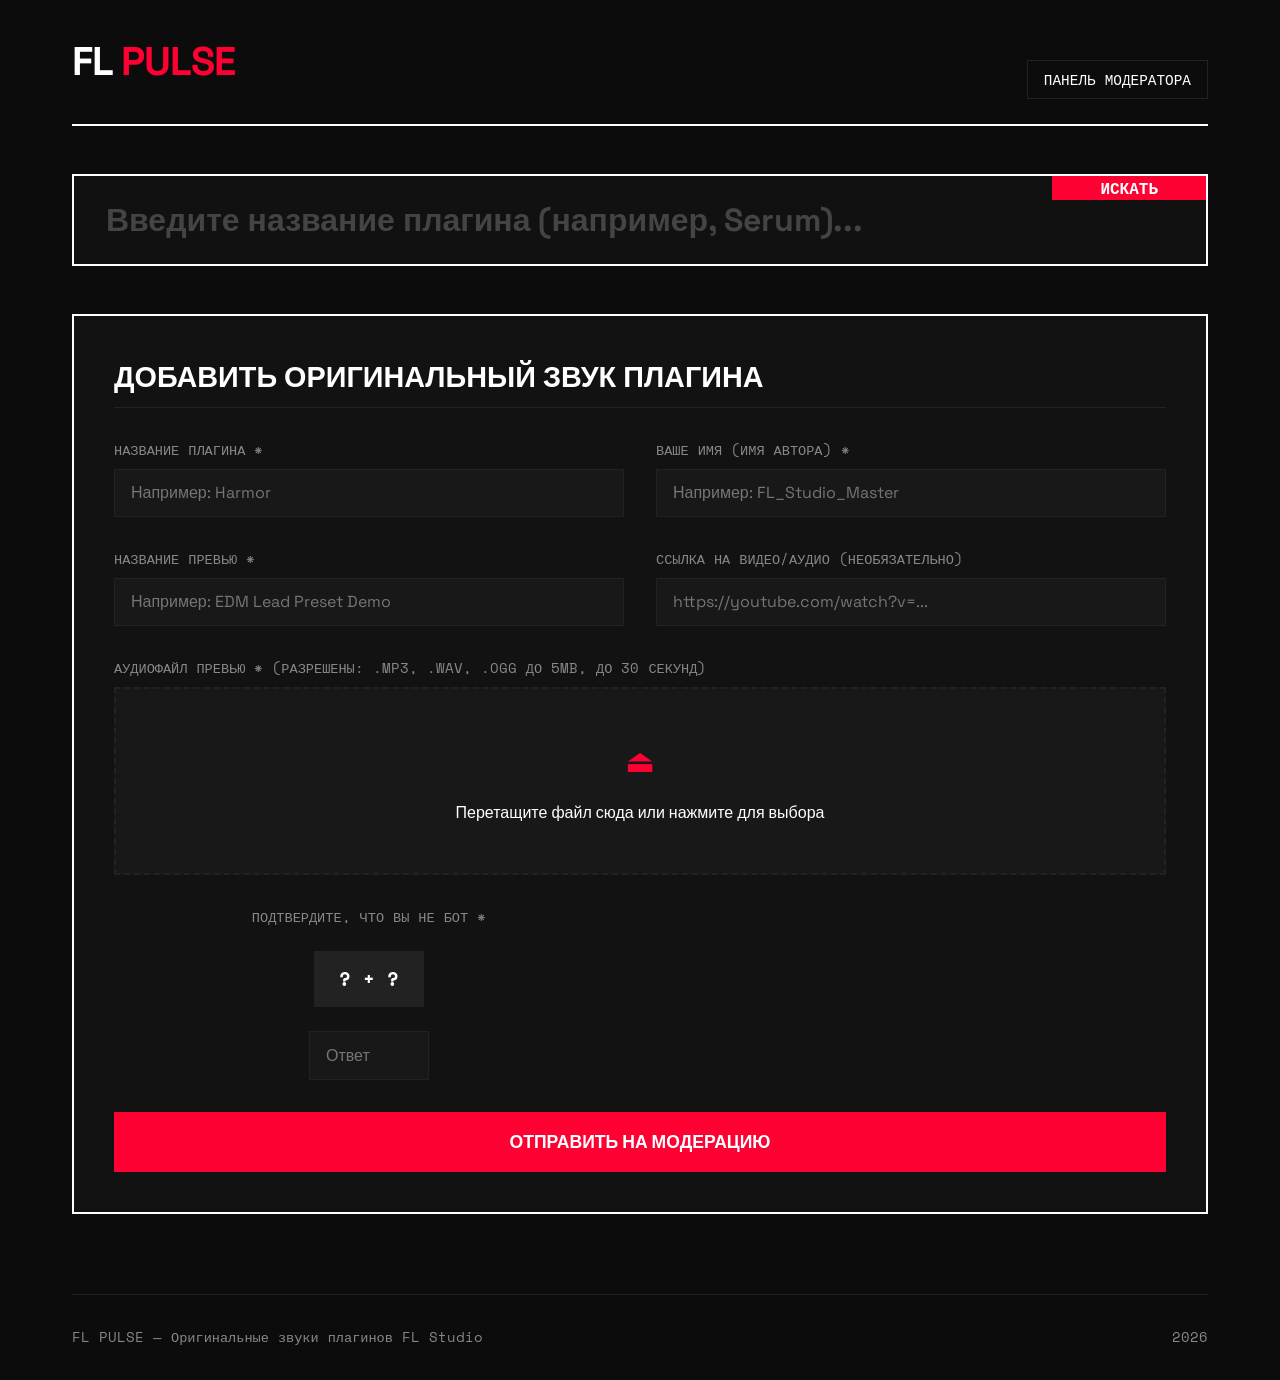
==== frontend/index.html @ fdc924fa "Initial commit: FL Pulse - FL Studio Plugin Sound Board" ====
<!DOCTYPE html>
<html lang="ru">
<head>
    <meta charset="UTF-8">
    <meta name="viewport" content="width=device-width, initial-scale=1.0">
    <title>FL PULSE — Послушай плагин FL Studio</title>
    <link rel="stylesheet" href="style.css">
</head>
<body>
    <div class="container">
        <!-- Шапка сайта -->
        <header>
            <div class="logo">FL <span>Pulse</span></div>
            <div class="nav-links">
                <a href="admin.html">Панель модератора</a>
            </div>
        </header>

        <!-- Основной контент -->
        <main>
            <!-- Поиск -->
            <section class="search-section">
                <div class="search-wrapper">
                    <input type="text" id="searchInput" class="search-input" placeholder="Введите название плагина (например, Serum)..." autocomplete="off">
                    <button id="searchBtn" class="search-button">Искать</button>
                </div>
            </section>

            <!-- Результаты поиска (Кастомный плеер для оригинальных загрузок) -->
            <section id="resultsSection" class="results-section">
                <div class="results-header">
                    <div class="results-title" id="resultsTitle">Результат поиска</div>
                    <div class="results-source" id="resultsSource">YouTube</div>
                </div>

                <!-- Кастомный плеер для загруженных треков -->
                <div id="customPlayerContainer" class="custom-player" style="display: none;">
                    <div class="player-info">
                        <div class="player-title" id="playerPluginTitle">Serum - Awesome Sound</div>
                        <div class="player-author" id="playerAuthor">Автор: FL_Master</div>
                    </div>
                    
                    <div class="visualizer-container">
                        <canvas id="visualizer" class="visualizer-canvas"></canvas>
                    </div>

                    <div class="player-controls">
                        <button id="playBtn" class="btn-play">Play</button>
                        <div class="progress-bar-container" id="progressBar">
                            <div class="progress-bar-fill" id="progressFill"></div>
                        </div>
                        <div class="time-display" id="timeDisplay">00:00 / 00:00</div>
                    </div>
                </div>

                <!-- Эмбеды для YouTube / SoundCloud -->
                <div id="embedsContainer" class="embed-container">
                    <!-- Будет заполняться динамически через JS -->
                </div>
            </section>

            <!-- Звук не найден -->
            <section id="notFoundPanel" class="not-found-panel">
                <div class="not-found-title">Оригинальный звук не найден</div>
                <div class="not-found-text">
                    Мы проверили YouTube и SoundCloud, но не нашли релевантного звукового превью для этого плагина. 
                    Помогите сообществу — загрузите короткий оригинальный сэмпл звучания этого плагина!
                </div>
                <button id="scrollToUploadBtn" class="btn-action">Загрузить звук</button>
            </section>

            <!-- Форма добавления звука -->
            <section class="upload-section" id="uploadSection">
                <div class="section-title">Добавить оригинальный звук плагина</div>
                <form id="uploadForm">
                    <div class="form-grid">
                        <div class="form-group">
                            <label class="form-label" for="formPluginName">Название плагина *</label>
                            <input type="text" id="formPluginName" class="form-input" required placeholder="Например: Harmor">
                        </div>
                        <div class="form-group">
                            <label class="form-label" for="formAuthorName">Ваше имя (Имя автора) *</label>
                            <input type="text" id="formAuthorName" class="form-input" required placeholder="Например: FL_Studio_Master">
                        </div>
                        <div class="form-group">
                            <label class="form-label" for="formSoundTitle">Название превью *</label>
                            <input type="text" id="formSoundTitle" class="form-input" required placeholder="Например: EDM Lead Preset Demo">
                        </div>
                        <div class="form-group">
                            <label class="form-label" for="formYoutubeUrl">Ссылка на видео/аудио (необязательно)</label>
                            <input type="url" id="formYoutubeUrl" class="form-input" placeholder="https://youtube.com/watch?v=...">
                        </div>

                        <!-- Dropzone для аудио-файла -->
                        <div class="form-group" style="grid-column: 1 / -1;">
                            <label class="form-label">Аудиофайл превью * (Разрешены: .mp3, .wav, .ogg до 5MB, до 30 секунд)</label>
                            <div class="file-dropzone" id="dropzone">
                                <div class="file-dropzone-icon">⏏</div>
                                <div id="dropzoneText">Перетащите файл сюда или нажмите для выбора</div>
                                <input type="file" id="formFile" class="file-input-hidden" required accept=".mp3,.wav,.ogg">
                            </div>
                        </div>

                        <!-- Капча -->
                        <div class="form-group captcha-wrapper">
                            <label class="form-label">Подтвердите, что вы не бот *</label>
                            <div class="captcha-question" id="captchaQuestion">? + ?</div>
                            <input type="text" id="formCaptchaAnswer" class="form-input" required placeholder="Ответ" style="width: 120px;">
                            <input type="hidden" id="formCaptchaToken">
                        </div>

                        <button type="submit" class="btn-submit">Отправить на модерацию</button>
                    </div>
                </form>
            </section>
        </main>

        <!-- Подвал -->
        <footer>
            <div>FL PULSE — Оригинальные звуки плагинов FL Studio</div>
            <div>2026</div>
        </footer>
    </div>

    <!-- Всплывающие уведомления -->
    <div id="toast" class="toast">Сообщение</div>

    <script src="app.js"></script>
</body>
</html>
---- frontend/style.css ----
@import url('https://fonts.googleapis.com/css2?family=Space+Grotesk:wght@400;700&family=Space+Mono&display=swap');

:root {
    --bg-color: #0c0c0c;
    --text-color: #ffffff;
    --text-muted: #888888;
    --accent-color: #ff0033;
    --accent-hover: #cc0029;
    --border-color: #222222;
    --border-active: #ffffff;
    --font-sans: 'Space Grotesk', sans-serif;
    --font-mono: 'Space Mono', monospace;
}

* {
    margin: 0;
    padding: 0;
    box-sizing: border-box;
}

body {
    background-color: var(--bg-color);
    color: var(--text-color);
    font-family: var(--font-sans);
    line-height: 1.5;
    overflow-x: hidden;
}

/* Сетка разметки в стиле Pitchfork */
.container {
    max-width: 1200px;
    margin: 0 auto;
    padding: 2rem;
    min-height: 100vh;
    display: flex;
    flex-direction: column;
}

header {
    border-bottom: 2px solid var(--border-active);
    padding-bottom: 2rem;
    margin-bottom: 3rem;
    display: flex;
    justify-content: space-between;
    align-items: flex-end;
}

.logo {
    font-size: 2.5rem;
    font-weight: 700;
    text-transform: uppercase;
    letter-spacing: -1px;
}

.logo span {
    color: var(--accent-color);
}

.nav-links a {
    color: var(--text-color);
    text-decoration: none;
    font-family: var(--font-mono);
    font-size: 0.9rem;
    text-transform: uppercase;
    border: 1px solid var(--border-color);
    padding: 0.5rem 1rem;
    transition: all 0.2s ease;
}

.nav-links a:hover {
    border-color: var(--border-active);
    background-color: var(--text-color);
    color: var(--bg-color);
}

/* Основной контент */
main {
    flex: 1;
    display: flex;
    flex-direction: column;
    gap: 3rem;
}

/* Поисковая панель */
.search-section {
    width: 100%;
}

.search-wrapper {
    position: relative;
    border: 2px solid var(--border-active);
    background-color: #111;
    display: flex;
    align-items: center;
}

.search-input {
    width: 100%;
    background: transparent;
    border: none;
    color: var(--text-color);
    font-family: var(--font-sans);
    font-size: 2rem;
    font-weight: 700;
    padding: 1.5rem 2rem;
    outline: none;
}

.search-input::placeholder {
    color: #444;
}

.search-button {
    background: var(--accent-color);
    border: none;
    color: #fff;
    font-family: var(--font-mono);
    font-size: 1rem;
    text-transform: uppercase;
    font-weight: 700;
    height: 100%;
    padding: 0 3rem;
    cursor: pointer;
    align-self: stretch;
    display: flex;
    align-items: center;
    transition: background-color 0.2s ease;
}

.search-button:hover {
    background-color: var(--accent-hover);
}

/* Результаты поиска */
.results-section {
    display: none; /* Отображается динамически */
    border: 2px solid var(--border-active);
    padding: 2.5rem;
    background-color: #121212;
}

.results-header {
    border-bottom: 1px solid var(--border-color);
    padding-bottom: 1rem;
    margin-bottom: 2rem;
    display: flex;
    justify-content: space-between;
    align-items: center;
}

.results-title {
    font-size: 1.5rem;
    text-transform: uppercase;
    font-weight: 700;
}

.results-source {
    font-family: var(--font-mono);
    color: var(--accent-color);
    text-transform: uppercase;
    font-size: 0.85rem;
    letter-spacing: 1px;
}

/* Кастомный аудио плеер */
.custom-player {
    display: flex;
    flex-direction: column;
    gap: 1.5rem;
    margin-bottom: 2rem;
}

.player-info {
    display: flex;
    justify-content: space-between;
    align-items: baseline;
}

.player-title {
    font-size: 1.8rem;
    font-weight: 700;
}

.player-author {
    font-family: var(--font-mono);
    color: var(--text-muted);
}

.visualizer-container {
    height: 120px;
    background-color: #080808;
    border: 1px solid var(--border-color);
    position: relative;
    overflow: hidden;
}

.visualizer-canvas {
    width: 100%;
    height: 100%;
    display: block;
}

.player-controls {
    display: flex;
    align-items: center;
    gap: 2rem;
}

.btn-play {
    background: var(--text-color);
    color: var(--bg-color);
    border: none;
    font-family: var(--font-sans);
    font-weight: 700;
    font-size: 1.1rem;
    text-transform: uppercase;
    padding: 1rem 2.5rem;
    cursor: pointer;
    transition: all 0.2s ease;
    display: flex;
    align-items: center;
    gap: 0.5rem;
}

.btn-play:hover {
    background-color: var(--accent-color);
    color: #fff;
}

.progress-bar-container {
    flex: 1;
    height: 8px;
    background-color: #222;
    cursor: pointer;
    position: relative;
}

.progress-bar-fill {
    height: 100%;
    background-color: var(--accent-color);
    width: 0%;
}

.time-display {
    font-family: var(--font-mono);
    font-size: 0.85rem;
    color: var(--text-muted);
    min-width: 80px;
    text-align: right;
}

/* Эмбеды (YouTube, SoundCloud) */
.embed-container {
    width: 100%;
    display: flex;
    flex-direction: column;
    gap: 1.5rem;
}

.embed-item {
    border: 1px solid var(--border-color);
    padding: 1.5rem;
    background-color: #161616;
    transition: border-color 0.2s ease;
}

.embed-item:hover {
    border-color: var(--border-active);
}

.embed-item-header {
    display: flex;
    justify-content: space-between;
    align-items: flex-start;
    margin-bottom: 1rem;
}

.embed-item-title {
    font-size: 1.2rem;
    font-weight: 700;
    max-width: 80%;
}

.embed-item-channel {
    font-family: var(--font-mono);
    font-size: 0.85rem;
    color: var(--text-muted);
}

.iframe-wrapper {
    position: relative;
    padding-bottom: 56.25%; /* 16:9 ratio */
    height: 0;
    overflow: hidden;
    background-color: #000;
    border: 1px solid #222;
}

.iframe-wrapper iframe {
    position: absolute;
    top: 0;
    left: 0;
    width: 100%;
    height: 100%;
    border: 0;
}

/* Панель «Звук не найден» */
.not-found-panel {
    display: none;
    border: 2px dashed var(--accent-color);
    padding: 3rem;
    text-align: center;
    background-color: #13090a;
    flex-direction: column;
    align-items: center;
    gap: 1.5rem;
}

.not-found-title {
    font-size: 2rem;
    font-weight: 700;
    text-transform: uppercase;
    color: var(--accent-color);
}

.not-found-text {
    max-width: 600px;
    color: var(--text-muted);
    font-size: 1.1rem;
}

.btn-action {
    background: transparent;
    color: var(--text-color);
    border: 2px solid var(--text-color);
    font-family: var(--font-sans);
    font-weight: 700;
    font-size: 1rem;
    text-transform: uppercase;
    padding: 1rem 2rem;
    cursor: pointer;
    transition: all 0.2s ease;
}

.btn-action:hover {
    background: var(--text-color);
    color: var(--bg-color);
}

/* Форма загрузки (Секция добавления звука) */
.upload-section {
    border: 2px solid var(--border-active);
    padding: 2.5rem;
    background-color: #121212;
}

.section-title {
    font-size: 1.8rem;
    text-transform: uppercase;
    font-weight: 700;
    margin-bottom: 2rem;
    border-bottom: 1px solid var(--border-color);
    padding-bottom: 0.5rem;
}

.form-grid {
    display: grid;
    grid-template-columns: 1fr 1fr;
    gap: 2rem;
}

@media (max-width: 768px) {
    .form-grid {
        grid-template-columns: 1fr;
    }
    header {
        flex-direction: column;
        align-items: flex-start;
        gap: 1.5rem;
    }
}

.form-group {
    display: flex;
    flex-direction: column;
    gap: 0.5rem;
}

.form-label {
    font-family: var(--font-mono);
    text-transform: uppercase;
    font-size: 0.85rem;
    color: var(--text-muted);
}

.form-input {
    background-color: #181818;
    border: 1px solid var(--border-color);
    color: var(--text-color);
    padding: 0.8rem 1rem;
    font-family: var(--font-sans);
    font-size: 1rem;
    outline: none;
    transition: border-color 0.2s ease;
}

.form-input:focus {
    border-color: var(--border-active);
}

/* Drag and Drop File Upload */
.file-dropzone {
    border: 2px dashed var(--border-color);
    background-color: #181818;
    padding: 3rem;
    text-align: center;
    cursor: pointer;
    transition: all 0.2s ease;
    display: flex;
    flex-direction: column;
    align-items: center;
    gap: 1rem;
}

.file-dropzone:hover, .file-dropzone.dragover {
    border-color: var(--border-active);
    background-color: #202020;
}

.file-dropzone-icon {
    font-size: 2rem;
    color: var(--accent-color);
}

.file-input-hidden {
    display: none;
}

/* Капча и Кнопка отправки */
.captcha-wrapper {
    display: flex;
    align-items: center;
    gap: 1.5rem;
}

.captcha-question {
    font-family: var(--font-mono);
    font-size: 1.2rem;
    font-weight: 700;
    background-color: #222;
    padding: 0.8rem 1.5rem;
    border: 1px solid var(--border-color);
}

.btn-submit {
    grid-column: 1 / -1;
    background-color: var(--accent-color);
    color: #fff;
    border: none;
    font-family: var(--font-sans);
    font-weight: 700;
    font-size: 1.1rem;
    text-transform: uppercase;
    padding: 1.2rem;
    cursor: pointer;
    transition: background-color 0.2s ease;
    text-align: center;
}

.btn-submit:hover {
    background-color: var(--accent-hover);
}

/* Админ-панель модерации */
.admin-table {
    width: 100%;
    border-collapse: collapse;
    margin-top: 1.5rem;
}

.admin-table th, .admin-table td {
    padding: 1rem;
    text-align: left;
    border-bottom: 1px solid var(--border-color);
}

.admin-table th {
    font-family: var(--font-mono);
    text-transform: uppercase;
    font-size: 0.85rem;
    color: var(--text-muted);
}

.admin-actions {
    display: flex;
    gap: 0.5rem;
}

.btn-approve {
    background-color: #00cc66;
    color: #fff;
    border: none;
    padding: 0.5rem 1rem;
    cursor: pointer;
    font-family: var(--font-sans);
    font-weight: 700;
    font-size: 0.85rem;
}

.btn-reject {
    background-color: var(--accent-color);
    color: #fff;
    border: none;
    padding: 0.5rem 1rem;
    cursor: pointer;
    font-family: var(--font-sans);
    font-weight: 700;
    font-size: 0.85rem;
}

.toast {
    position: fixed;
    bottom: 2rem;
    right: 2rem;
    background-color: var(--border-active);
    color: var(--bg-color);
    padding: 1rem 2rem;
    font-family: var(--font-sans);
    font-weight: 700;
    text-transform: uppercase;
    z-index: 1000;
    display: none;
}

footer {
    margin-top: 5rem;
    border-top: 1px solid var(--border-color);
    padding-top: 2rem;
    display: flex;
    justify-content: space-between;
    align-items: center;
    color: var(--text-muted);
    font-family: var(--font-mono);
    font-size: 0.85rem;
}
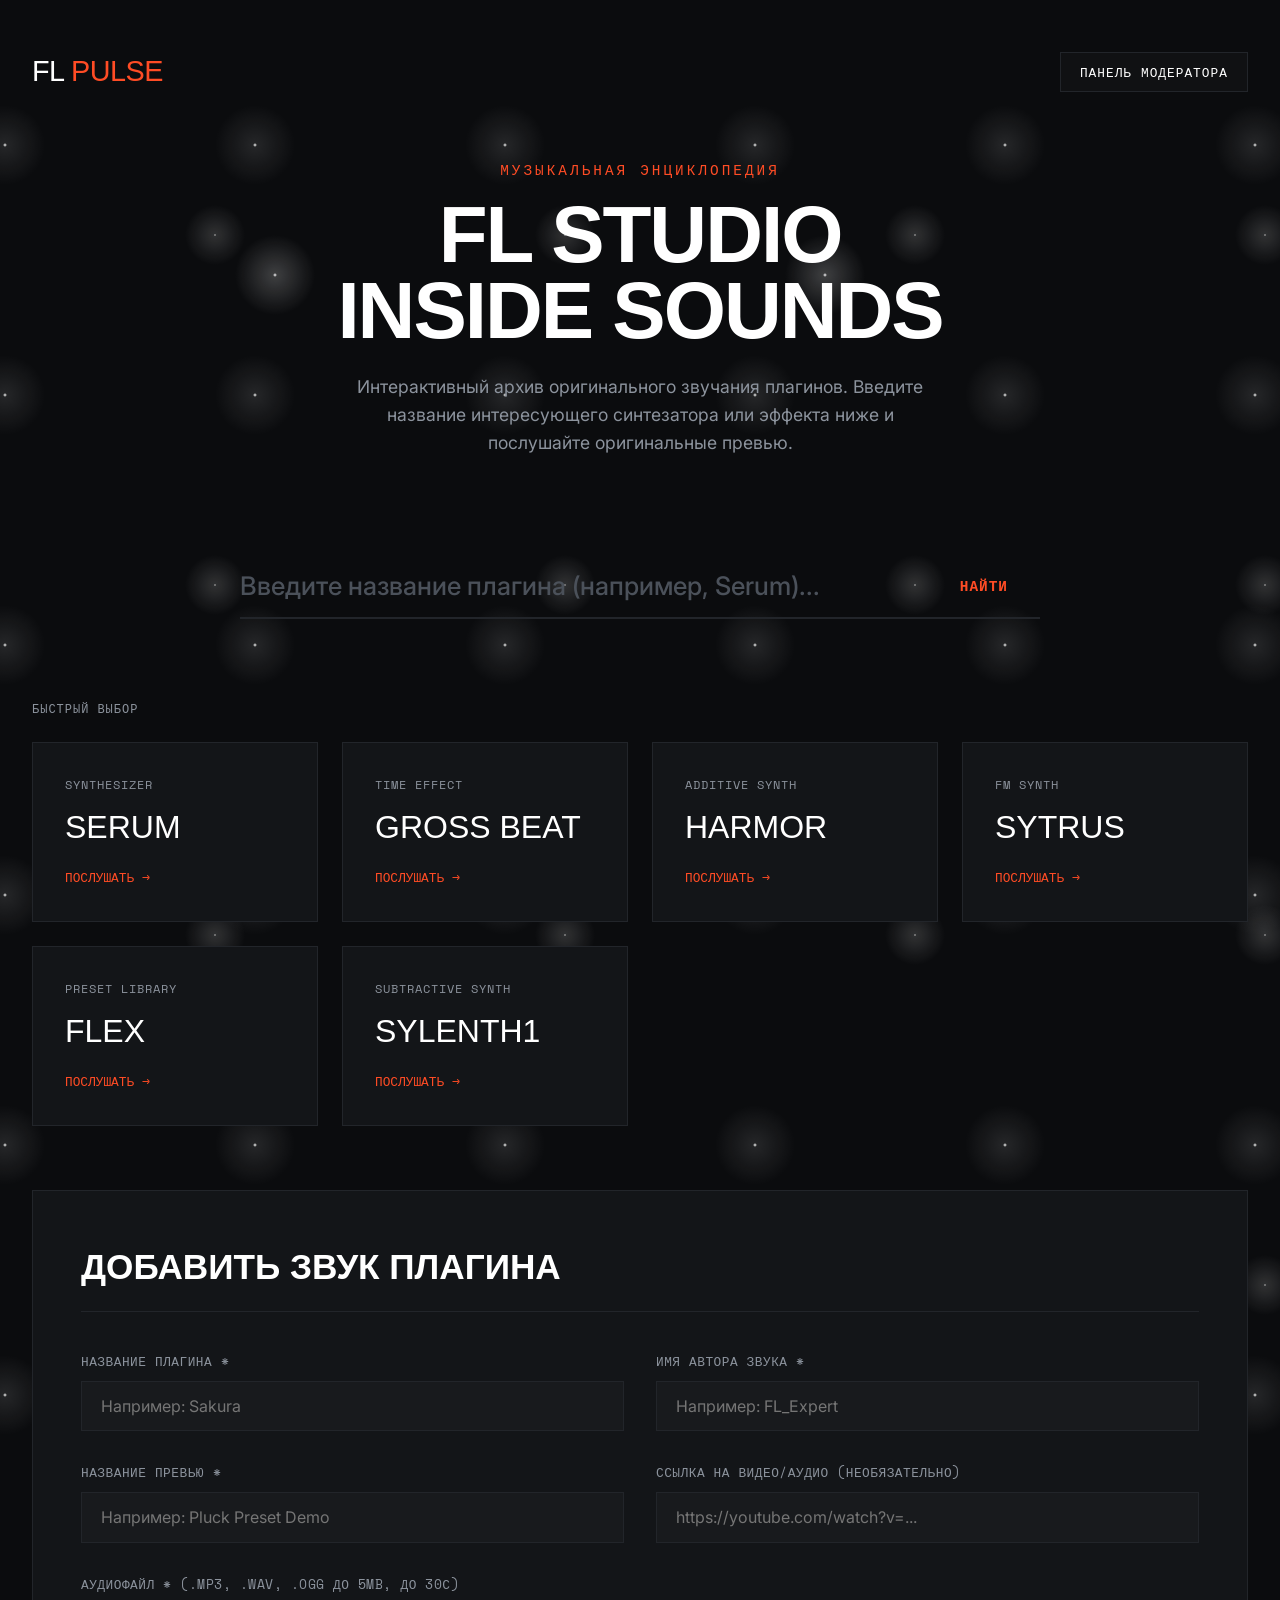
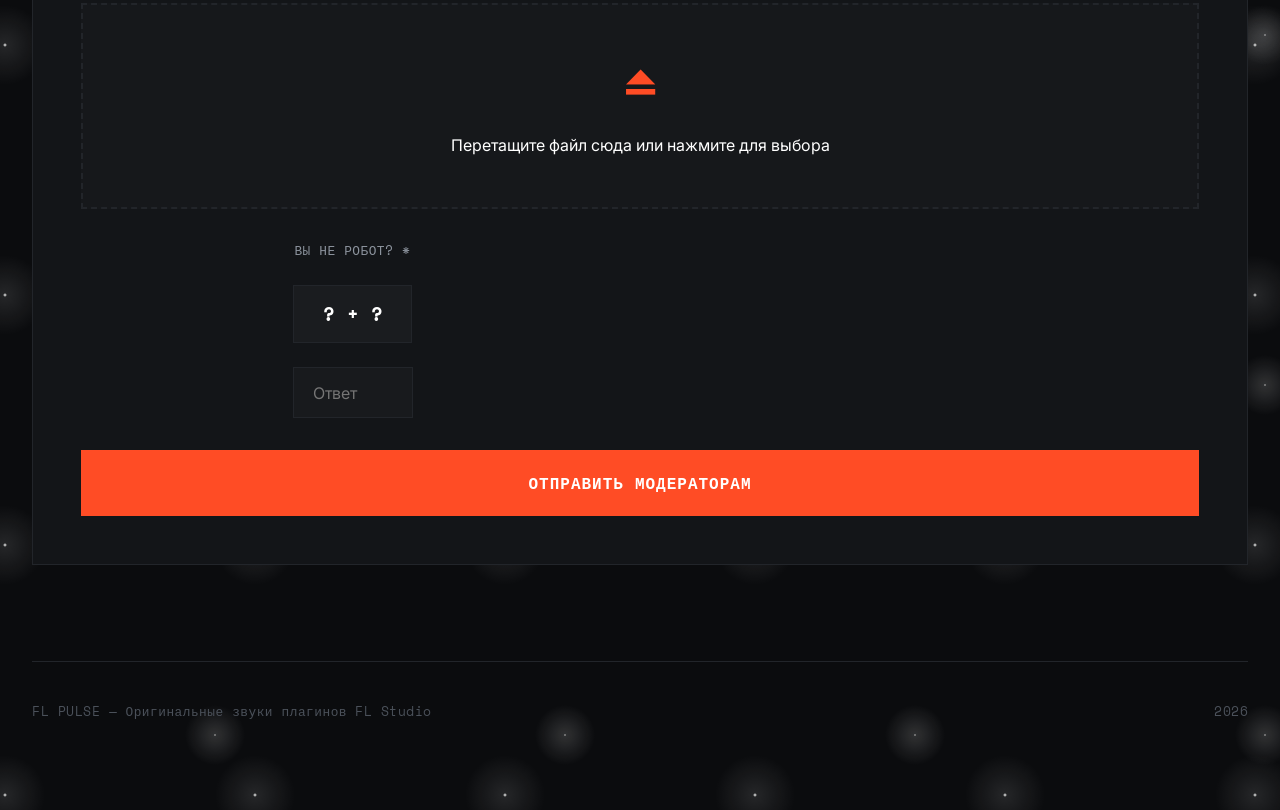
==== commit 774c3579: "Upgrade user interface design to premium Pitchfork style and fix video play issue" ====
--- a/frontend/index.html
+++ b/frontend/index.html
@@ -3,14 +3,14 @@
 <head>
     <meta charset="UTF-8">
     <meta name="viewport" content="width=device-width, initial-scale=1.0">
-    <title>FL PULSE — Послушай плагин FL Studio</title>
+    <title>FL PULSE — Сэмплы и оригинальное звучание плагинов FL Studio</title>
     <link rel="stylesheet" href="style.css">
 </head>
 <body>
     <div class="container">
-        <!-- Шапка сайта -->
+        <!-- Шапка -->
         <header>
-            <div class="logo">FL <span>Pulse</span></div>
+            <div class="logo" onclick="window.location.reload()">FL <span>Pulse</span></div>
             <div class="nav-links">
                 <a href="admin.html">Панель модератора</a>
             </div>
@@ -18,82 +18,143 @@
 
         <!-- Основной контент -->
         <main>
-            <!-- Поиск -->
+            <!-- Герой-секция в стиле Pitchfork -->
+            <section class="hero-section" id="heroSection">
+                <div class="hero-tag">Музыкальная энциклопедия</div>
+                <h1 class="hero-title">FL Studio<br>Inside Sounds</h1>
+                <p class="hero-subtitle">
+                    Интерактивный архив оригинального звучания плагинов. Введите название интересующего синтезатора или эффекта ниже и послушайте оригинальные превью.
+                </p>
+            </section>
+
+            <!-- Поисковая панель -->
             <section class="search-section">
                 <div class="search-wrapper">
                     <input type="text" id="searchInput" class="search-input" placeholder="Введите название плагина (например, Serum)..." autocomplete="off">
-                    <button id="searchBtn" class="search-button">Искать</button>
+                    <button id="searchBtn" class="search-button">Найти</button>
                 </div>
             </section>
 
-            <!-- Результаты поиска (Кастомный плеер для оригинальных загрузок) -->
+            <!-- Популярные плагины (Featured Grid) -->
+            <section class="featured-section" id="featuredSection">
+                <div class="card-category">Быстрый выбор</div>
+                <div class="featured-grid">
+                    <div class="featured-card" onclick="quickSearch('Serum')">
+                        <div class="card-category">Synthesizer</div>
+                        <div class="card-title">Serum</div>
+                        <div class="card-action">Послушать →</div>
+                    </div>
+                    <div class="featured-card" onclick="quickSearch('Gross Beat')">
+                        <div class="card-category">Time Effect</div>
+                        <div class="card-title">Gross Beat</div>
+                        <div class="card-action">Послушать →</div>
+                    </div>
+                    <div class="featured-card" onclick="quickSearch('Harmor')">
+                        <div class="card-category">Additive Synth</div>
+                        <div class="card-title">Harmor</div>
+                        <div class="card-action">Послушать →</div>
+                    </div>
+                    <div class="featured-card" onclick="quickSearch('Sytrus')">
+                        <div class="card-category">FM Synth</div>
+                        <div class="card-title">Sytrus</div>
+                        <div class="card-action">Послушать →</div>
+                    </div>
+                    <div class="featured-card" onclick="quickSearch('FLEX')">
+                        <div class="card-category">Preset Library</div>
+                        <div class="card-title">FLEX</div>
+                        <div class="card-action">Послушать →</div>
+                    </div>
+                    <div class="featured-card" onclick="quickSearch('Sylenth1')">
+                        <div class="card-category">Subtractive Synth</div>
+                        <div class="card-title">Sylenth1</div>
+                        <div class="card-action">Послушать →</div>
+                    </div>
+                </div>
+            </section>
+
+            <!-- Панель результатов -->
             <section id="resultsSection" class="results-section">
                 <div class="results-header">
-                    <div class="results-title" id="resultsTitle">Результат поиска</div>
+                    <h2 class="results-title" id="resultsTitle">Результаты</h2>
                     <div class="results-source" id="resultsSource">YouTube</div>
                 </div>
 
-                <!-- Кастомный плеер для загруженных треков -->
-                <div id="customPlayerContainer" class="custom-player" style="display: none;">
-                    <div class="player-info">
-                        <div class="player-title" id="playerPluginTitle">Serum - Awesome Sound</div>
-                        <div class="player-author" id="playerAuthor">Автор: FL_Master</div>
-                    </div>
-                    
-                    <div class="visualizer-container">
-                        <canvas id="visualizer" class="visualizer-canvas"></canvas>
+                <!-- Театр / Главный проигрыватель -->
+                <div class="main-player-wrapper">
+                    <!-- Левая часть: само видео/аудио -->
+                    <div class="featured-player-container">
+                        <!-- Контейнер для YouTube (первое видео) -->
+                        <div id="youtubePlayerWrapper" class="iframe-wrapper" style="display: none;">
+                            <!-- Заполняется динамически -->
+                        </div>
+
+                        <!-- Кастомный плеер для оригинальных загрузок -->
+                        <div id="customPlayerContainer" class="custom-player" style="display: none;">
+                            <div class="visualizer-container">
+                                <canvas id="visualizer" class="visualizer-canvas"></canvas>
+                            </div>
+                            <div class="player-controls">
+                                <button id="playBtn" class="btn-play">Play</button>
+                                <div class="progress-bar-container" id="progressBar">
+                                    <div class="progress-bar-fill" id="progressFill"></div>
+                                </div>
+                                <div class="time-display" id="timeDisplay">00:00 / 00:00</div>
+                            </div>
+                        </div>
                     </div>
 
-                    <div class="player-controls">
-                        <button id="playBtn" class="btn-play">Play</button>
-                        <div class="progress-bar-container" id="progressBar">
-                            <div class="progress-bar-fill" id="progressFill"></div>
-                        </div>
-                        <div class="time-display" id="timeDisplay">00:00 / 00:00</div>
+                    <!-- Правая часть: метаданные текущего звука -->
+                    <div style="display: flex; flex-direction: column; justify-content: center;">
+                        <div class="card-category" id="playerCategory">Текущее превью</div>
+                        <h3 class="featured-video-title" id="playerPluginTitle">Название плагина</h3>
+                        <p class="featured-video-info" id="playerAuthor">Автор видео/файла</p>
                     </div>
                 </div>
 
-                <!-- Эмбеды для YouTube / SoundCloud -->
-                <div id="embedsContainer" class="embed-container">
-                    <!-- Будет заполняться динамически через JS -->
+                <!-- Второстепенные совпадения (сетка других результатов) -->
+                <div class="secondary-results" id="secondaryResultsSection">
+                    <h3 class="secondary-title">Другие варианты</h3>
+                    <div class="results-grid" id="embedsContainer">
+                        <!-- Будет заполнено через JS -->
+                    </div>
                 </div>
             </section>
 
             <!-- Звук не найден -->
             <section id="notFoundPanel" class="not-found-panel">
-                <div class="not-found-title">Оригинальный звук не найден</div>
+                <div class="not-found-title">Звук не найден</div>
                 <div class="not-found-text">
-                    Мы проверили YouTube и SoundCloud, но не нашли релевантного звукового превью для этого плагина. 
-                    Помогите сообществу — загрузите короткий оригинальный сэмпл звучания этого плагина!
+                    Мы проверили YouTube и SoundCloud, но не нашли релевантного сэмпла для этого плагина.
+                    Помогите другим — загрузите короткий оригинальный сэмпл его звучания!
                 </div>
-                <button id="scrollToUploadBtn" class="btn-action">Загрузить звук</button>
+                <button id="scrollToUploadBtn" class="btn-action">Добавить сэмпл</button>
             </section>
 
             <!-- Форма добавления звука -->
             <section class="upload-section" id="uploadSection">
-                <div class="section-title">Добавить оригинальный звук плагина</div>
+                <h2 class="section-title">Добавить звук плагина</h2>
                 <form id="uploadForm">
                     <div class="form-grid">
                         <div class="form-group">
                             <label class="form-label" for="formPluginName">Название плагина *</label>
-                            <input type="text" id="formPluginName" class="form-input" required placeholder="Например: Harmor">
+                            <input type="text" id="formPluginName" class="form-input" required placeholder="Например: Sakura">
                         </div>
                         <div class="form-group">
-                            <label class="form-label" for="formAuthorName">Ваше имя (Имя автора) *</label>
-                            <input type="text" id="formAuthorName" class="form-input" required placeholder="Например: FL_Studio_Master">
+                            <label class="form-label" for="formAuthorName">Имя автора звука *</label>
+                            <input type="text" id="formAuthorName" class="form-input" required placeholder="Например: FL_Expert">
                         </div>
                         <div class="form-group">
                             <label class="form-label" for="formSoundTitle">Название превью *</label>
-                            <input type="text" id="formSoundTitle" class="form-input" required placeholder="Например: EDM Lead Preset Demo">
+                            <input type="text" id="formSoundTitle" class="form-input" required placeholder="Например: Pluck Preset Demo">
                         </div>
                         <div class="form-group">
                             <label class="form-label" for="formYoutubeUrl">Ссылка на видео/аудио (необязательно)</label>
                             <input type="url" id="formYoutubeUrl" class="form-input" placeholder="https://youtube.com/watch?v=...">
                         </div>
 
-                        <!-- Dropzone для аудио-файла -->
+                        <!-- Dropzone для аудио -->
                         <div class="form-group" style="grid-column: 1 / -1;">
-                            <label class="form-label">Аудиофайл превью * (Разрешены: .mp3, .wav, .ogg до 5MB, до 30 секунд)</label>
+                            <label class="form-label">Аудиофайл * (.mp3, .wav, .ogg до 5MB, до 30с)</label>
                             <div class="file-dropzone" id="dropzone">
                                 <div class="file-dropzone-icon">⏏</div>
                                 <div id="dropzoneText">Перетащите файл сюда или нажмите для выбора</div>
@@ -103,13 +164,13 @@
 
                         <!-- Капча -->
                         <div class="form-group captcha-wrapper">
-                            <label class="form-label">Подтвердите, что вы не бот *</label>
+                            <label class="form-label">Вы не робот? *</label>
                             <div class="captcha-question" id="captchaQuestion">? + ?</div>
                             <input type="text" id="formCaptchaAnswer" class="form-input" required placeholder="Ответ" style="width: 120px;">
                             <input type="hidden" id="formCaptchaToken">
                         </div>
 
-                        <button type="submit" class="btn-submit">Отправить на модерацию</button>
+                        <button type="submit" class="btn-submit">Отправить модераторам</button>
                     </div>
                 </form>
             </section>
@@ -122,9 +183,15 @@
         </footer>
     </div>
 
-    <!-- Всплывающие уведомления -->
     <div id="toast" class="toast">Сообщение</div>
 
     <script src="app.js"></script>
+    <script>
+        // Функция быстрого поиска для карточек
+        function quickSearch(pluginName) {
+            document.getElementById('searchInput').value = pluginName;
+            document.getElementById('searchBtn').click();
+        }
+    </script>
 </body>
 </html>
--- a/frontend/style.css
+++ b/frontend/style.css
@@ -1,15 +1,18 @@
-@import url('https://fonts.googleapis.com/css2?family=Space+Grotesk:wght@400;700&family=Space+Mono&display=swap');
+@import url('https://fonts.googleapis.com/css2?family=Cabinet+Grotesk:wght@800&family=Inter:wght@400;500;700&family=Space+Mono&display=swap');
 
 :root {
-    --bg-color: #0c0c0c;
+    --bg-color: #0b0c0e;
+    --card-bg: #131518;
     --text-color: #ffffff;
-    --text-muted: #888888;
-    --accent-color: #ff0033;
-    --accent-hover: #cc0029;
-    --border-color: #222222;
+    --text-muted: #8c939d;
+    --accent-color: #ff4c25;      /* Фирменный кораллово-красный Pitchfork */
+    --accent-hover: #e03b18;
+    --border-color: #22252a;
     --border-active: #ffffff;
-    --font-sans: 'Space Grotesk', sans-serif;
+    --font-sans: 'Inter', sans-serif;
+    --font-display: 'Cabinet Grotesk', sans-serif;
     --font-mono: 'Space Mono', monospace;
+    --transition: all 0.3s cubic-bezier(0.16, 1, 0.3, 1);
 }
 
 * {
@@ -22,34 +25,40 @@
     background-color: var(--bg-color);
     color: var(--text-color);
     font-family: var(--font-sans);
-    line-height: 1.5;
+    line-height: 1.6;
     overflow-x: hidden;
-}
-
-/* Сетка разметки в стиле Pitchfork */
+    /* Звездный фон в стиле Inside Discovery */
+    background-image: 
+        radial-gradient(white, rgba(255,255,255,.2) 2px, transparent 40px),
+        radial-gradient(white, rgba(255,255,255,.15) 1px, transparent 30px),
+        radial-gradient(white, rgba(255,255,255,.1) 2px, transparent 40px);
+    background-size: 550px 550px, 350px 350px, 250px 250px;
+    background-position: 0 0, 40px 60px, 130px 270px;
+}
+
 .container {
-    max-width: 1200px;
+    max-width: 1300px;
     margin: 0 auto;
-    padding: 2rem;
+    padding: 3rem 2rem;
     min-height: 100vh;
     display: flex;
     flex-direction: column;
 }
 
+/* Навигация */
 header {
-    border-bottom: 2px solid var(--border-active);
-    padding-bottom: 2rem;
-    margin-bottom: 3rem;
     display: flex;
     justify-content: space-between;
-    align-items: flex-end;
+    align-items: center;
+    margin-bottom: 4rem;
 }
 
 .logo {
-    font-size: 2.5rem;
-    font-weight: 700;
-    text-transform: uppercase;
-    letter-spacing: -1px;
+    font-family: var(--font-display);
+    font-size: 1.8rem;
+    text-transform: uppercase;
+    letter-spacing: -0.5px;
+    cursor: pointer;
 }
 
 .logo span {
@@ -60,11 +69,13 @@
     color: var(--text-color);
     text-decoration: none;
     font-family: var(--font-mono);
-    font-size: 0.9rem;
-    text-transform: uppercase;
-    border: 1px solid var(--border-color);
-    padding: 0.5rem 1rem;
-    transition: all 0.2s ease;
+    font-size: 0.8rem;
+    text-transform: uppercase;
+    letter-spacing: 1px;
+    border: 1px solid var(--border-color);
+    padding: 0.6rem 1.2rem;
+    background-color: rgba(255, 255, 255, 0.02);
+    transition: var(--transition);
 }
 
 .nav-links a:hover {
@@ -73,25 +84,68 @@
     color: var(--bg-color);
 }
 
-/* Основной контент */
+/* Главная секция */
 main {
     flex: 1;
     display: flex;
     flex-direction: column;
-    gap: 3rem;
-}
-
-/* Поисковая панель */
+    gap: 4rem;
+}
+
+/* Заголовок в стиле Pitchfork */
+.hero-section {
+    text-align: center;
+    margin-bottom: 2rem;
+}
+
+.hero-tag {
+    font-family: var(--font-mono);
+    font-size: 0.9rem;
+    color: var(--accent-color);
+    text-transform: uppercase;
+    letter-spacing: 3px;
+    margin-bottom: 1rem;
+}
+
+.hero-title {
+    font-family: var(--font-display);
+    font-size: 5rem;
+    line-height: 0.95;
+    text-transform: uppercase;
+    letter-spacing: -2px;
+    margin-bottom: 1.5rem;
+}
+
+@media (max-width: 768px) {
+    .hero-title {
+        font-size: 3rem;
+    }
+}
+
+.hero-subtitle {
+    font-size: 1.1rem;
+    color: var(--text-muted);
+    max-width: 600px;
+    margin: 0 auto;
+}
+
+/* Поиск */
 .search-section {
+    max-width: 800px;
     width: 100%;
+    margin: 0 auto;
 }
 
 .search-wrapper {
     position: relative;
-    border: 2px solid var(--border-active);
-    background-color: #111;
-    display: flex;
-    align-items: center;
+    border-bottom: 2px solid var(--border-color);
+    display: flex;
+    align-items: center;
+    transition: var(--transition);
+}
+
+.search-wrapper:focus-within {
+    border-bottom-color: var(--accent-color);
 }
 
 .search-input {
@@ -100,98 +154,196 @@
     border: none;
     color: var(--text-color);
     font-family: var(--font-sans);
+    font-size: 1.6rem;
+    font-weight: 500;
+    padding: 1rem 0;
+    outline: none;
+}
+
+.search-input::placeholder {
+    color: #4b515a;
+}
+
+.search-button {
+    background: transparent;
+    border: none;
+    color: var(--accent-color);
+    font-family: var(--font-mono);
+    font-size: 0.9rem;
+    text-transform: uppercase;
+    font-weight: 700;
+    letter-spacing: 1px;
+    padding: 1rem 2rem;
+    cursor: pointer;
+    transition: var(--transition);
+}
+
+.search-button:hover {
+    color: var(--text-color);
+    transform: translateX(5px);
+}
+
+/* Сетка популярных плагинов (Featured) */
+.featured-section {
+    margin-top: 1rem;
+    transition: var(--transition);
+}
+
+.featured-grid {
+    display: grid;
+    grid-template-columns: repeat(auto-fill, minmax(280px, 1fr));
+    gap: 1.5rem;
+    margin-top: 1.5rem;
+}
+
+.featured-card {
+    background-color: var(--card-bg);
+    border: 1px solid var(--border-color);
+    padding: 2rem;
+    cursor: pointer;
+    display: flex;
+    flex-direction: column;
+    justify-content: space-between;
+    min-height: 180px;
+    transition: var(--transition);
+    position: relative;
+    overflow: hidden;
+}
+
+.featured-card::before {
+    content: '';
+    position: absolute;
+    top: 0;
+    left: 0;
+    width: 4px;
+    height: 100%;
+    background-color: var(--accent-color);
+    transform: scaleY(0);
+    transform-origin: bottom;
+    transition: var(--transition);
+}
+
+.featured-card:hover {
+    border-color: #3e444f;
+    transform: translateY(-5px);
+}
+
+.featured-card:hover::before {
+    transform: scaleY(1);
+}
+
+.card-category {
+    font-family: var(--font-mono);
+    font-size: 0.75rem;
+    color: var(--text-muted);
+    text-transform: uppercase;
+    letter-spacing: 1px;
+}
+
+.card-title {
+    font-family: var(--font-display);
     font-size: 2rem;
-    font-weight: 700;
-    padding: 1.5rem 2rem;
-    outline: none;
-}
-
-.search-input::placeholder {
-    color: #444;
-}
-
-.search-button {
-    background: var(--accent-color);
-    border: none;
-    color: #fff;
-    font-family: var(--font-mono);
-    font-size: 1rem;
-    text-transform: uppercase;
-    font-weight: 700;
-    height: 100%;
-    padding: 0 3rem;
-    cursor: pointer;
-    align-self: stretch;
-    display: flex;
-    align-items: center;
-    transition: background-color 0.2s ease;
-}
-
-.search-button:hover {
-    background-color: var(--accent-hover);
+    text-transform: uppercase;
+    margin-top: 1rem;
+    line-height: 1;
+}
+
+.card-action {
+    font-family: var(--font-mono);
+    font-size: 0.8rem;
+    color: var(--accent-color);
+    text-transform: uppercase;
+    margin-top: 1.5rem;
+    display: flex;
+    align-items: center;
+    gap: 0.5rem;
 }
 
 /* Результаты поиска */
 .results-section {
-    display: none; /* Отображается динамически */
-    border: 2px solid var(--border-active);
-    padding: 2.5rem;
-    background-color: #121212;
+    display: none;
+    border: 1px solid var(--border-color);
+    background-color: var(--card-bg);
+    padding: 3rem;
+    margin-top: 2rem;
+    animation: fadeIn 0.4s cubic-bezier(0.16, 1, 0.3, 1) forwards;
+}
+
+@keyframes fadeIn {
+    from { opacity: 0; transform: translateY(20px); }
+    to { opacity: 1; transform: translateY(0); }
 }
 
 .results-header {
     border-bottom: 1px solid var(--border-color);
-    padding-bottom: 1rem;
-    margin-bottom: 2rem;
+    padding-bottom: 1.5rem;
+    margin-bottom: 2.5rem;
     display: flex;
     justify-content: space-between;
-    align-items: center;
+    align-items: flex-end;
 }
 
 .results-title {
-    font-size: 1.5rem;
-    text-transform: uppercase;
+    font-family: var(--font-display);
+    font-size: 2rem;
+    text-transform: uppercase;
+    letter-spacing: -0.5px;
+}
+
+.results-source {
+    font-family: var(--font-mono);
+    color: var(--accent-color);
+    text-transform: uppercase;
+    font-size: 0.85rem;
+    letter-spacing: 1.5px;
+}
+
+/* Театр/Основной плеер */
+.main-player-wrapper {
+    display: grid;
+    grid-template-columns: 2fr 1fr;
+    gap: 2rem;
+    margin-bottom: 3rem;
+}
+
+@media (max-width: 992px) {
+    .main-player-wrapper {
+        grid-template-columns: 1fr;
+    }
+}
+
+.featured-player-container {
+    width: 100%;
+}
+
+.featured-video-title {
+    font-size: 1.4rem;
     font-weight: 700;
-}
-
-.results-source {
-    font-family: var(--font-mono);
-    color: var(--accent-color);
-    text-transform: uppercase;
+    margin-bottom: 1rem;
+}
+
+.featured-video-info {
+    font-family: var(--font-mono);
+    color: var(--text-muted);
     font-size: 0.85rem;
-    letter-spacing: 1px;
+    margin-bottom: 1.5rem;
 }
 
 /* Кастомный аудио плеер */
 .custom-player {
+    background-color: rgba(255, 255, 255, 0.02);
+    border: 1px solid var(--border-color);
+    padding: 2rem;
     display: flex;
     flex-direction: column;
     gap: 1.5rem;
-    margin-bottom: 2rem;
-}
-
-.player-info {
-    display: flex;
-    justify-content: space-between;
-    align-items: baseline;
-}
-
-.player-title {
-    font-size: 1.8rem;
-    font-weight: 700;
-}
-
-.player-author {
-    font-family: var(--font-mono);
-    color: var(--text-muted);
 }
 
 .visualizer-container {
-    height: 120px;
-    background-color: #080808;
+    height: 150px;
+    background-color: #08090b;
     border: 1px solid var(--border-color);
     position: relative;
-    overflow: hidden;
 }
 
 .visualizer-canvas {
@@ -203,23 +355,20 @@
 .player-controls {
     display: flex;
     align-items: center;
-    gap: 2rem;
+    gap: 1.5rem;
 }
 
 .btn-play {
     background: var(--text-color);
     color: var(--bg-color);
     border: none;
-    font-family: var(--font-sans);
+    font-family: var(--font-mono);
+    font-size: 0.9rem;
+    text-transform: uppercase;
     font-weight: 700;
-    font-size: 1.1rem;
-    text-transform: uppercase;
-    padding: 1rem 2.5rem;
-    cursor: pointer;
-    transition: all 0.2s ease;
-    display: flex;
-    align-items: center;
-    gap: 0.5rem;
+    padding: 0.8rem 2rem;
+    cursor: pointer;
+    transition: var(--transition);
 }
 
 .btn-play:hover {
@@ -229,8 +378,8 @@
 
 .progress-bar-container {
     flex: 1;
-    height: 8px;
-    background-color: #222;
+    height: 6px;
+    background-color: #22252a;
     cursor: pointer;
     position: relative;
 }
@@ -243,57 +392,68 @@
 
 .time-display {
     font-family: var(--font-mono);
-    font-size: 0.85rem;
+    font-size: 0.8rem;
     color: var(--text-muted);
-    min-width: 80px;
-    text-align: right;
-}
-
-/* Эмбеды (YouTube, SoundCloud) */
-.embed-container {
-    width: 100%;
-    display: flex;
-    flex-direction: column;
+}
+
+/* Сетка второстепенных результатов */
+.secondary-results {
+    border-top: 1px solid var(--border-color);
+    padding-top: 2.5rem;
+}
+
+.secondary-title {
+    font-family: var(--font-display);
+    font-size: 1.5rem;
+    text-transform: uppercase;
+    margin-bottom: 1.5rem;
+}
+
+.results-grid {
+    display: grid;
+    grid-template-columns: repeat(auto-fill, minmax(320px, 1fr));
     gap: 1.5rem;
 }
 
 .embed-item {
     border: 1px solid var(--border-color);
+    background-color: rgba(255, 255, 255, 0.01);
     padding: 1.5rem;
-    background-color: #161616;
-    transition: border-color 0.2s ease;
+    transition: var(--transition);
+    display: flex;
+    flex-direction: column;
+    justify-content: space-between;
+    min-height: 250px;
 }
 
 .embed-item:hover {
-    border-color: var(--border-active);
+    border-color: #3e444f;
+    background-color: rgba(255, 255, 255, 0.03);
 }
 
 .embed-item-header {
-    display: flex;
-    justify-content: space-between;
-    align-items: flex-start;
     margin-bottom: 1rem;
 }
 
 .embed-item-title {
-    font-size: 1.2rem;
-    font-weight: 700;
-    max-width: 80%;
+    font-size: 1.1rem;
+    font-weight: 600;
+    line-height: 1.4;
+    margin-bottom: 0.5rem;
 }
 
 .embed-item-channel {
     font-family: var(--font-mono);
-    font-size: 0.85rem;
+    font-size: 0.8rem;
     color: var(--text-muted);
 }
 
 .iframe-wrapper {
     position: relative;
-    padding-bottom: 56.25%; /* 16:9 ratio */
+    padding-bottom: 56.25%;
     height: 0;
     overflow: hidden;
     background-color: #000;
-    border: 1px solid #222;
 }
 
 .iframe-wrapper iframe {
@@ -309,17 +469,17 @@
 .not-found-panel {
     display: none;
     border: 2px dashed var(--accent-color);
-    padding: 3rem;
+    padding: 4rem 2rem;
     text-align: center;
-    background-color: #13090a;
+    background-color: rgba(255, 76, 37, 0.03);
     flex-direction: column;
     align-items: center;
     gap: 1.5rem;
 }
 
 .not-found-title {
-    font-size: 2rem;
-    font-weight: 700;
+    font-family: var(--font-display);
+    font-size: 2.5rem;
     text-transform: uppercase;
     color: var(--accent-color);
 }
@@ -334,13 +494,13 @@
     background: transparent;
     color: var(--text-color);
     border: 2px solid var(--text-color);
-    font-family: var(--font-sans);
+    font-family: var(--font-mono);
     font-weight: 700;
-    font-size: 1rem;
-    text-transform: uppercase;
-    padding: 1rem 2rem;
-    cursor: pointer;
-    transition: all 0.2s ease;
+    font-size: 0.9rem;
+    text-transform: uppercase;
+    padding: 1rem 2.5rem;
+    cursor: pointer;
+    transition: var(--transition);
 }
 
 .btn-action:hover {
@@ -348,20 +508,20 @@
     color: var(--bg-color);
 }
 
-/* Форма загрузки (Секция добавления звука) */
+/* Секция загрузки */
 .upload-section {
-    border: 2px solid var(--border-active);
-    padding: 2.5rem;
-    background-color: #121212;
+    border: 1px solid var(--border-color);
+    padding: 3rem;
+    background-color: var(--card-bg);
 }
 
 .section-title {
-    font-size: 1.8rem;
-    text-transform: uppercase;
-    font-weight: 700;
-    margin-bottom: 2rem;
+    font-family: var(--font-display);
+    font-size: 2.2rem;
+    text-transform: uppercase;
+    margin-bottom: 2.5rem;
     border-bottom: 1px solid var(--border-color);
-    padding-bottom: 0.5rem;
+    padding-bottom: 1rem;
 }
 
 .form-grid {
@@ -374,11 +534,6 @@
     .form-grid {
         grid-template-columns: 1fr;
     }
-    header {
-        flex-direction: column;
-        align-items: flex-start;
-        gap: 1.5rem;
-    }
 }
 
 .form-group {
@@ -390,33 +545,34 @@
 .form-label {
     font-family: var(--font-mono);
     text-transform: uppercase;
-    font-size: 0.85rem;
+    font-size: 0.8rem;
     color: var(--text-muted);
+    letter-spacing: 0.5px;
 }
 
 .form-input {
-    background-color: #181818;
+    background-color: rgba(255, 255, 255, 0.02);
     border: 1px solid var(--border-color);
     color: var(--text-color);
-    padding: 0.8rem 1rem;
+    padding: 0.9rem 1.2rem;
     font-family: var(--font-sans);
     font-size: 1rem;
     outline: none;
-    transition: border-color 0.2s ease;
+    transition: var(--transition);
 }
 
 .form-input:focus {
-    border-color: var(--border-active);
-}
-
-/* Drag and Drop File Upload */
+    border-color: var(--accent-color);
+}
+
+/* Дропзона */
 .file-dropzone {
     border: 2px dashed var(--border-color);
-    background-color: #181818;
+    background-color: rgba(255, 255, 255, 0.01);
     padding: 3rem;
     text-align: center;
     cursor: pointer;
-    transition: all 0.2s ease;
+    transition: var(--transition);
     display: flex;
     flex-direction: column;
     align-items: center;
@@ -424,12 +580,12 @@
 }
 
 .file-dropzone:hover, .file-dropzone.dragover {
-    border-color: var(--border-active);
-    background-color: #202020;
+    border-color: var(--accent-color);
+    background-color: rgba(255, 76, 37, 0.02);
 }
 
 .file-dropzone-icon {
-    font-size: 2rem;
+    font-size: 2.5rem;
     color: var(--accent-color);
 }
 
@@ -437,7 +593,7 @@
     display: none;
 }
 
-/* Капча и Кнопка отправки */
+/* Капча и отправка */
 .captcha-wrapper {
     display: flex;
     align-items: center;
@@ -448,8 +604,8 @@
     font-family: var(--font-mono);
     font-size: 1.2rem;
     font-weight: 700;
-    background-color: #222;
-    padding: 0.8rem 1.5rem;
+    background-color: rgba(255, 255, 255, 0.03);
+    padding: 0.8rem 1.8rem;
     border: 1px solid var(--border-color);
 }
 
@@ -458,89 +614,53 @@
     background-color: var(--accent-color);
     color: #fff;
     border: none;
-    font-family: var(--font-sans);
+    font-family: var(--font-mono);
     font-weight: 700;
-    font-size: 1.1rem;
-    text-transform: uppercase;
-    padding: 1.2rem;
-    cursor: pointer;
-    transition: background-color 0.2s ease;
-    text-align: center;
+    font-size: 1rem;
+    text-transform: uppercase;
+    letter-spacing: 1px;
+    padding: 1.3rem;
+    cursor: pointer;
+    transition: var(--transition);
 }
 
 .btn-submit:hover {
     background-color: var(--accent-hover);
 }
 
-/* Админ-панель модерации */
-.admin-table {
-    width: 100%;
-    border-collapse: collapse;
-    margin-top: 1.5rem;
-}
-
-.admin-table th, .admin-table td {
-    padding: 1rem;
-    text-align: left;
-    border-bottom: 1px solid var(--border-color);
-}
-
-.admin-table th {
-    font-family: var(--font-mono);
-    text-transform: uppercase;
-    font-size: 0.85rem;
-    color: var(--text-muted);
-}
-
-.admin-actions {
-    display: flex;
-    gap: 0.5rem;
-}
-
-.btn-approve {
-    background-color: #00cc66;
-    color: #fff;
-    border: none;
-    padding: 0.5rem 1rem;
-    cursor: pointer;
-    font-family: var(--font-sans);
-    font-weight: 700;
-    font-size: 0.85rem;
-}
-
-.btn-reject {
-    background-color: var(--accent-color);
-    color: #fff;
-    border: none;
-    padding: 0.5rem 1rem;
-    cursor: pointer;
-    font-family: var(--font-sans);
-    font-weight: 700;
-    font-size: 0.85rem;
-}
-
+/* Тосты */
 .toast {
     position: fixed;
     bottom: 2rem;
     right: 2rem;
-    background-color: var(--border-active);
-    color: var(--bg-color);
+    background-color: var(--accent-color);
+    color: #fff;
     padding: 1rem 2rem;
-    font-family: var(--font-sans);
+    font-family: var(--font-mono);
     font-weight: 700;
     text-transform: uppercase;
+    font-size: 0.85rem;
+    letter-spacing: 1px;
     z-index: 1000;
     display: none;
-}
-
+    animation: slideUp 0.3s cubic-bezier(0.16, 1, 0.3, 1);
+}
+
+@keyframes slideUp {
+    from { transform: translateY(50px); opacity: 0; }
+    to { transform: translateY(0); opacity: 1; }
+}
+
+/* Подвал */
 footer {
-    margin-top: 5rem;
+    margin-top: 6rem;
     border-top: 1px solid var(--border-color);
-    padding-top: 2rem;
+    padding: 2.5rem 0;
     display: flex;
     justify-content: space-between;
     align-items: center;
-    color: var(--text-muted);
-    font-family: var(--font-mono);
-    font-size: 0.85rem;
-}
+    color: #4b515a;
+    font-family: var(--font-mono);
+    font-size: 0.8rem;
+    letter-spacing: 0.5px;
+}
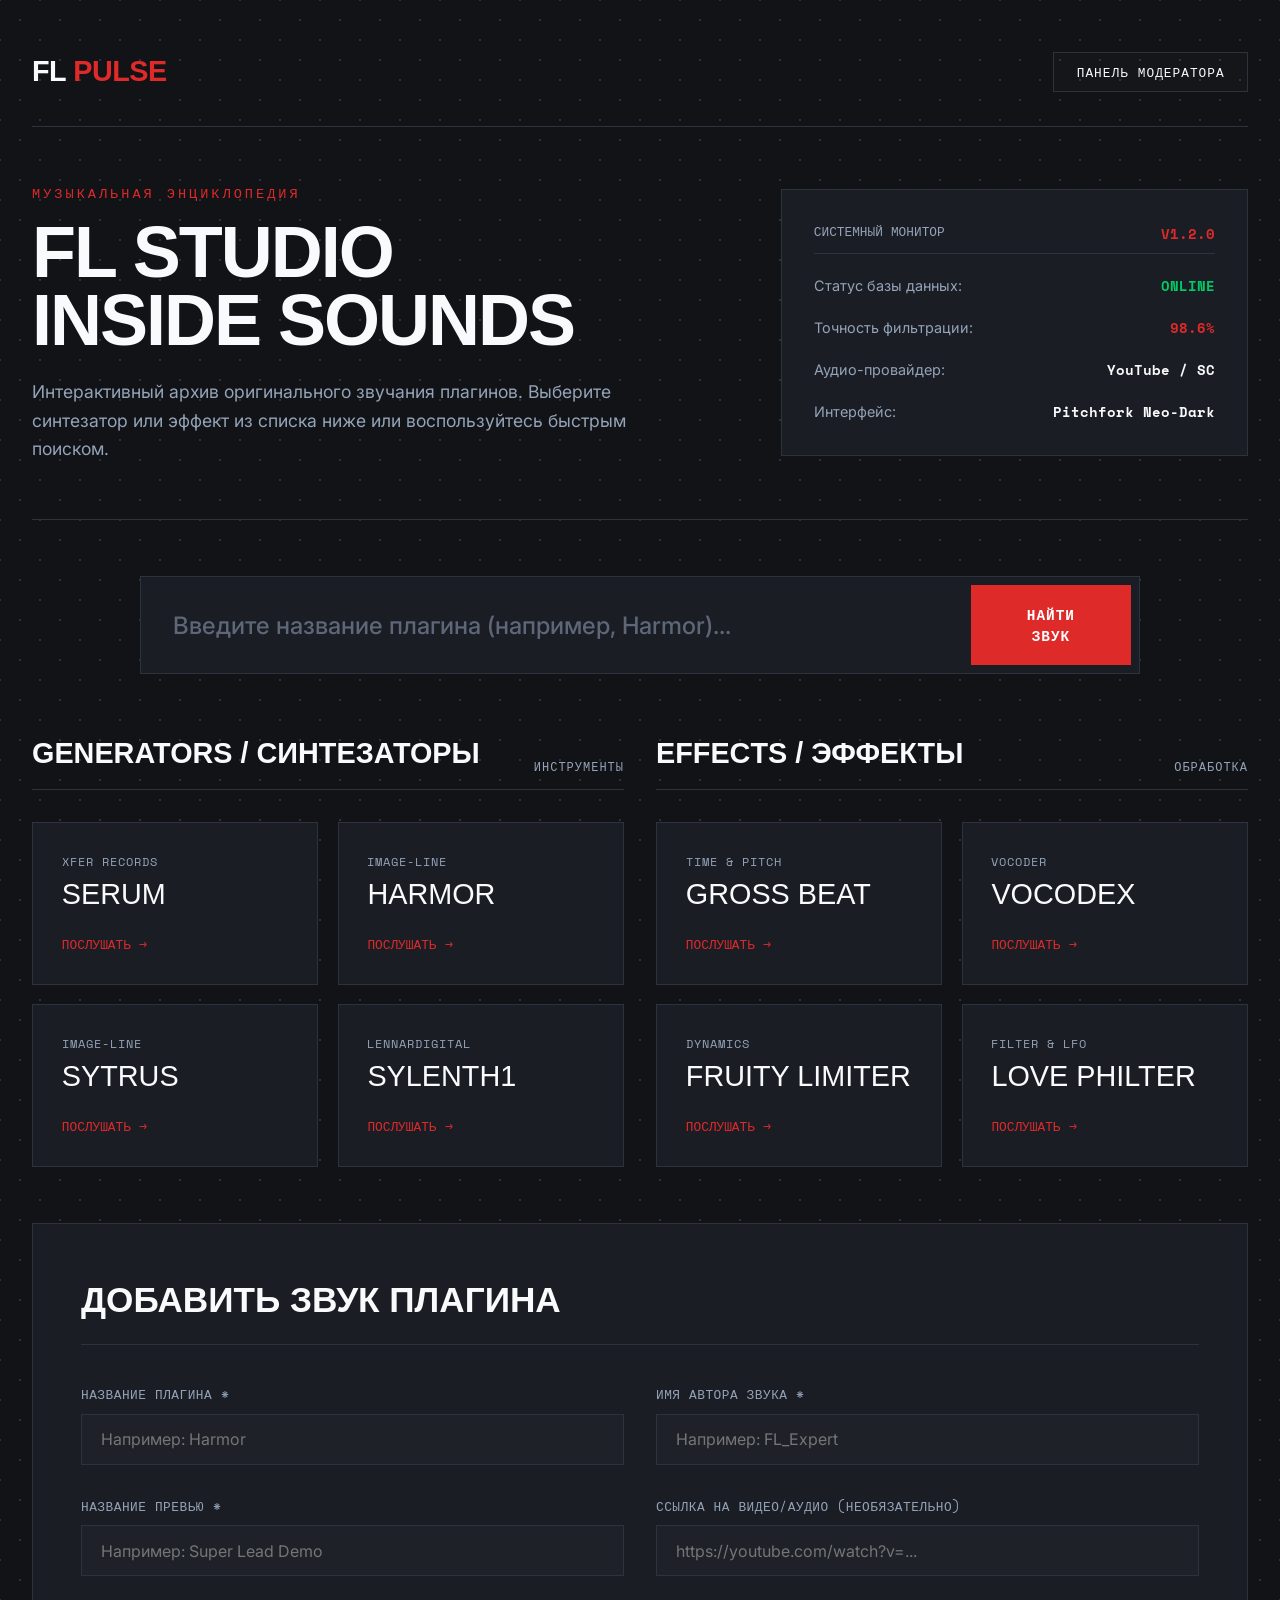
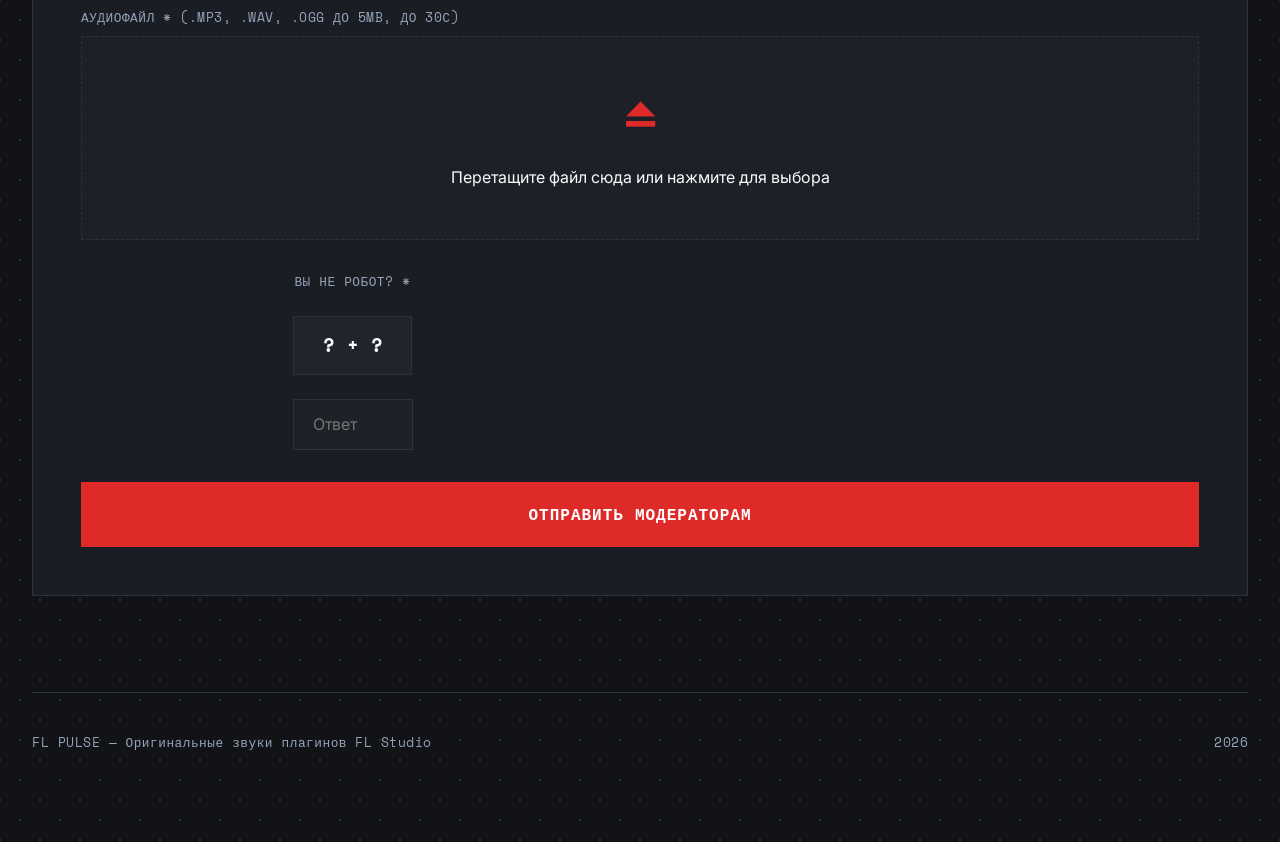
==== commit 63d591f3: "Fix Windows CSS MIME type bug and upgrade design to premium Gray-Red-Black editorial layout" ====
--- a/frontend/index.html
+++ b/frontend/index.html
@@ -3,7 +3,7 @@
 <head>
     <meta charset="UTF-8">
     <meta name="viewport" content="width=device-width, initial-scale=1.0">
-    <title>FL PULSE — Сэмплы и оригинальное звучание плагинов FL Studio</title>
+    <title>FL PULSE — Оригинальное звучание и сэмплы плагинов FL Studio</title>
     <link rel="stylesheet" href="style.css">
 </head>
 <body>
@@ -18,56 +18,110 @@
 
         <!-- Основной контент -->
         <main>
-            <!-- Герой-секция в стиле Pitchfork -->
-            <section class="hero-section" id="heroSection">
-                <div class="hero-tag">Музыкальная энциклопедия</div>
-                <h1 class="hero-title">FL Studio<br>Inside Sounds</h1>
-                <p class="hero-subtitle">
-                    Интерактивный архив оригинального звучания плагинов. Введите название интересующего синтезатора или эффекта ниже и послушайте оригинальные превью.
-                </p>
+            <!-- Двухколоночная Герой-Секция для заполнения пустоты -->
+            <section class="hero-grid">
+                <div class="hero-text">
+                    <div class="hero-tag">Музыкальная энциклопедия</div>
+                    <h1 class="hero-title">FL Studio<br>Inside Sounds</h1>
+                    <p class="hero-subtitle">
+                        Интерактивный архив оригинального звучания плагинов. Выберите синтезатор или эффект из списка ниже или воспользуйтесь быстрым поиском.
+                    </p>
+                </div>
+                
+                <!-- Статус-панель справа (заполняет свободное место) -->
+                <div class="status-dashboard">
+                    <div class="status-header">
+                        <span>Системный монитор</span>
+                        <span class="status-val accent">v1.2.0</span>
+                    </div>
+                    <div class="status-row">
+                        <span class="status-label">Статус базы данных:</span>
+                        <span class="status-val active">ONLINE</span>
+                    </div>
+                    <div class="status-row">
+                        <span class="status-label">Точность фильтрации:</span>
+                        <span class="status-val accent">98.6%</span>
+                    </div>
+                    <div class="status-row">
+                        <span class="status-label">Аудио-провайдер:</span>
+                        <span class="status-val">YouTube / SC</span>
+                    </div>
+                    <div class="status-row">
+                        <span class="status-label">Интерфейс:</span>
+                        <span class="status-val">Pitchfork Neo-Dark</span>
+                    </div>
+                </div>
             </section>
 
             <!-- Поисковая панель -->
             <section class="search-section">
                 <div class="search-wrapper">
-                    <input type="text" id="searchInput" class="search-input" placeholder="Введите название плагина (например, Serum)..." autocomplete="off">
-                    <button id="searchBtn" class="search-button">Найти</button>
-                </div>
-            </section>
-
-            <!-- Популярные плагины (Featured Grid) -->
+                    <input type="text" id="searchInput" class="search-input" placeholder="Введите название плагина (например, Harmor)..." autocomplete="off">
+                    <button id="searchBtn" class="search-button">Найти звук</button>
+                </div>
+            </section>
+
+            <!-- Сетки популярных плагинов (Featured Sections) -->
             <section class="featured-section" id="featuredSection">
-                <div class="card-category">Быстрый выбор</div>
-                <div class="featured-grid">
-                    <div class="featured-card" onclick="quickSearch('Serum')">
-                        <div class="card-category">Synthesizer</div>
-                        <div class="card-title">Serum</div>
-                        <div class="card-action">Послушать →</div>
-                    </div>
-                    <div class="featured-card" onclick="quickSearch('Gross Beat')">
-                        <div class="card-category">Time Effect</div>
-                        <div class="card-title">Gross Beat</div>
-                        <div class="card-action">Послушать →</div>
-                    </div>
-                    <div class="featured-card" onclick="quickSearch('Harmor')">
-                        <div class="card-category">Additive Synth</div>
-                        <div class="card-title">Harmor</div>
-                        <div class="card-action">Послушать →</div>
-                    </div>
-                    <div class="featured-card" onclick="quickSearch('Sytrus')">
-                        <div class="card-category">FM Synth</div>
-                        <div class="card-title">Sytrus</div>
-                        <div class="card-action">Послушать →</div>
-                    </div>
-                    <div class="featured-card" onclick="quickSearch('FLEX')">
-                        <div class="card-category">Preset Library</div>
-                        <div class="card-title">FLEX</div>
-                        <div class="card-action">Послушать →</div>
-                    </div>
-                    <div class="featured-card" onclick="quickSearch('Sylenth1')">
-                        <div class="card-category">Subtractive Synth</div>
-                        <div class="card-title">Sylenth1</div>
-                        <div class="card-action">Послушать →</div>
+                <div class="featured-grid-container">
+                    <!-- Колонка 1: Синтезаторы -->
+                    <div>
+                        <div class="featured-header">
+                            <h2 class="featured-section-title">Generators / Синтезаторы</h2>
+                            <span class="card-category">Инструменты</span>
+                        </div>
+                        <div class="featured-grid">
+                            <div class="featured-card" onclick="quickSearch('Serum')">
+                                <div class="card-category">Xfer Records</div>
+                                <div class="card-title">Serum</div>
+                                <div class="card-action">Послушать →</div>
+                            </div>
+                            <div class="featured-card" onclick="quickSearch('Harmor')">
+                                <div class="card-category">Image-Line</div>
+                                <div class="card-title">Harmor</div>
+                                <div class="card-action">Послушать →</div>
+                            </div>
+                            <div class="featured-card" onclick="quickSearch('Sytrus')">
+                                <div class="card-category">Image-Line</div>
+                                <div class="card-title">Sytrus</div>
+                                <div class="card-action">Послушать →</div>
+                            </div>
+                            <div class="featured-card" onclick="quickSearch('Sylenth1')">
+                                <div class="card-category">LennarDigital</div>
+                                <div class="card-title">Sylenth1</div>
+                                <div class="card-action">Послушать →</div>
+                            </div>
+                        </div>
+                    </div>
+
+                    <!-- Колонка 2: Эффекты -->
+                    <div>
+                        <div class="featured-header">
+                            <h2 class="featured-section-title">Effects / Эффекты</h2>
+                            <span class="card-category">Обработка</span>
+                        </div>
+                        <div class="featured-grid">
+                            <div class="featured-card" onclick="quickSearch('Gross Beat')">
+                                <div class="card-category">Time & Pitch</div>
+                                <div class="card-title">Gross Beat</div>
+                                <div class="card-action">Послушать →</div>
+                            </div>
+                            <div class="featured-card" onclick="quickSearch('Vocodex')">
+                                <div class="card-category">Vocoder</div>
+                                <div class="card-title">Vocodex</div>
+                                <div class="card-action">Послушать →</div>
+                            </div>
+                            <div class="featured-card" onclick="quickSearch('Fruity Limiter')">
+                                <div class="card-category">Dynamics</div>
+                                <div class="card-title">Fruity Limiter</div>
+                                <div class="card-action">Послушать →</div>
+                            </div>
+                            <div class="featured-card" onclick="quickSearch('Love Philter')">
+                                <div class="card-category">Filter & LFO</div>
+                                <div class="card-title">Love Philter</div>
+                                <div class="card-action">Послушать →</div>
+                            </div>
+                        </div>
                     </div>
                 </div>
             </section>
@@ -81,14 +135,13 @@
 
                 <!-- Театр / Главный проигрыватель -->
                 <div class="main-player-wrapper">
-                    <!-- Левая часть: само видео/аудио -->
                     <div class="featured-player-container">
-                        <!-- Контейнер для YouTube (первое видео) -->
+                        <!-- YouTube -->
                         <div id="youtubePlayerWrapper" class="iframe-wrapper" style="display: none;">
                             <!-- Заполняется динамически -->
                         </div>
 
-                        <!-- Кастомный плеер для оригинальных загрузок -->
+                        <!-- Кастомный плеер -->
                         <div id="customPlayerContainer" class="custom-player" style="display: none;">
                             <div class="visualizer-container">
                                 <canvas id="visualizer" class="visualizer-canvas"></canvas>
@@ -103,19 +156,19 @@
                         </div>
                     </div>
 
-                    <!-- Правая часть: метаданные текущего звука -->
-                    <div style="display: flex; flex-direction: column; justify-content: center;">
+                    <!-- Правая часть: метаданные -->
+                    <div style="display: flex; flex-direction: column; justify-content: center; border-left: 1px solid var(--border-color); padding-left: 2.5rem;">
                         <div class="card-category" id="playerCategory">Текущее превью</div>
                         <h3 class="featured-video-title" id="playerPluginTitle">Название плагина</h3>
                         <p class="featured-video-info" id="playerAuthor">Автор видео/файла</p>
                     </div>
                 </div>
 
-                <!-- Второстепенные совпадения (сетка других результатов) -->
+                <!-- Другие совпадения -->
                 <div class="secondary-results" id="secondaryResultsSection">
                     <h3 class="secondary-title">Другие варианты</h3>
                     <div class="results-grid" id="embedsContainer">
-                        <!-- Будет заполнено через JS -->
+                        <!-- Заполняется динамически -->
                     </div>
                 </div>
             </section>
@@ -124,7 +177,7 @@
             <section id="notFoundPanel" class="not-found-panel">
                 <div class="not-found-title">Звук не найден</div>
                 <div class="not-found-text">
-                    Мы проверили YouTube и SoundCloud, но не нашли релевантного сэмпла для этого плагина.
+                    Мы проверили YouTube и SoundCloud, но не нашли оригинального сэмпла для этого плагина.
                     Помогите другим — загрузите короткий оригинальный сэмпл его звучания!
                 </div>
                 <button id="scrollToUploadBtn" class="btn-action">Добавить сэмпл</button>
@@ -137,7 +190,7 @@
                     <div class="form-grid">
                         <div class="form-group">
                             <label class="form-label" for="formPluginName">Название плагина *</label>
-                            <input type="text" id="formPluginName" class="form-input" required placeholder="Например: Sakura">
+                            <input type="text" id="formPluginName" class="form-input" required placeholder="Например: Harmor">
                         </div>
                         <div class="form-group">
                             <label class="form-label" for="formAuthorName">Имя автора звука *</label>
@@ -145,7 +198,7 @@
                         </div>
                         <div class="form-group">
                             <label class="form-label" for="formSoundTitle">Название превью *</label>
-                            <input type="text" id="formSoundTitle" class="form-input" required placeholder="Например: Pluck Preset Demo">
+                            <input type="text" id="formSoundTitle" class="form-input" required placeholder="Например: Super Lead Demo">
                         </div>
                         <div class="form-group">
                             <label class="form-label" for="formYoutubeUrl">Ссылка на видео/аудио (необязательно)</label>
@@ -187,7 +240,6 @@
 
     <script src="app.js"></script>
     <script>
-        // Функция быстрого поиска для карточек
         function quickSearch(pluginName) {
             document.getElementById('searchInput').value = pluginName;
             document.getElementById('searchBtn').click();
--- a/frontend/style.css
+++ b/frontend/style.css
@@ -1,18 +1,19 @@
-@import url('https://fonts.googleapis.com/css2?family=Cabinet+Grotesk:wght@800&family=Inter:wght@400;500;700&family=Space+Mono&display=swap');
+@import url('https://fonts.googleapis.com/css2?family=Cabinet+Grotesk:wght@800;900&family=Inter:wght@400;500;600;700&family=Space+Mono&display=swap');
 
 :root {
-    --bg-color: #0b0c0e;
-    --card-bg: #131518;
-    --text-color: #ffffff;
-    --text-muted: #8c939d;
-    --accent-color: #ff4c25;      /* Фирменный кораллово-красный Pitchfork */
-    --accent-hover: #e03b18;
-    --border-color: #22252a;
-    --border-active: #ffffff;
+    --bg-color: #111317;           /* Глубокий благородный графитовый фон */
+    --card-bg: #1a1d24;            /* Более светлый серый для блоков */
+    --card-hover: #21252e;         /* Интерактивный серый при наведении */
+    --text-color: #f8fafc;         /* Мягкий белый */
+    --text-muted: #94a3b8;         /* Серебристый металлик для описаний */
+    --accent-color: #df2a2a;       /* Элитный насыщенный красный */
+    --accent-hover: #b81e1e;
+    --border-color: #2d323f;       /* Стальной серый для границ */
+    --border-active: #e2e8f0;      /* Светлая сталь для фокуса */
     --font-sans: 'Inter', sans-serif;
     --font-display: 'Cabinet Grotesk', sans-serif;
     --font-mono: 'Space Mono', monospace;
-    --transition: all 0.3s cubic-bezier(0.16, 1, 0.3, 1);
+    --transition: all 0.25s cubic-bezier(0.16, 1, 0.3, 1);
 }
 
 * {
@@ -27,17 +28,16 @@
     font-family: var(--font-sans);
     line-height: 1.6;
     overflow-x: hidden;
-    /* Звездный фон в стиле Inside Discovery */
+    /* Тонкий звездный градиент для глубины */
     background-image: 
-        radial-gradient(white, rgba(255,255,255,.2) 2px, transparent 40px),
-        radial-gradient(white, rgba(255,255,255,.15) 1px, transparent 30px),
-        radial-gradient(white, rgba(255,255,255,.1) 2px, transparent 40px);
-    background-size: 550px 550px, 350px 350px, 250px 250px;
-    background-position: 0 0, 40px 60px, 130px 270px;
+        radial-gradient(var(--border-color) 1px, transparent 1px),
+        radial-gradient(var(--border-color) 1px, transparent 1px);
+    background-size: 40px 40px;
+    background-position: 0 0, 20px 20px;
 }
 
 .container {
-    max-width: 1300px;
+    max-width: 1400px;
     margin: 0 auto;
     padding: 3rem 2rem;
     min-height: 100vh;
@@ -45,17 +45,20 @@
     flex-direction: column;
 }
 
-/* Навигация */
+/* Шапка */
 header {
     display: flex;
     justify-content: space-between;
     align-items: center;
-    margin-bottom: 4rem;
+    border-bottom: 1px solid var(--border-color);
+    padding-bottom: 2rem;
+    margin-bottom: 3.5rem;
 }
 
 .logo {
     font-family: var(--font-display);
     font-size: 1.8rem;
+    font-weight: 900;
     text-transform: uppercase;
     letter-spacing: -0.5px;
     cursor: pointer;
@@ -73,8 +76,8 @@
     text-transform: uppercase;
     letter-spacing: 1px;
     border: 1px solid var(--border-color);
-    padding: 0.6rem 1.2rem;
-    background-color: rgba(255, 255, 255, 0.02);
+    padding: 0.6rem 1.4rem;
+    background-color: rgba(255, 255, 255, 0.01);
     transition: var(--transition);
 }
 
@@ -84,68 +87,127 @@
     color: var(--bg-color);
 }
 
-/* Главная секция */
+/* Сетка контента */
 main {
     flex: 1;
     display: flex;
     flex-direction: column;
-    gap: 4rem;
-}
-
-/* Заголовок в стиле Pitchfork */
-.hero-section {
-    text-align: center;
-    margin-bottom: 2rem;
+    gap: 3.5rem;
+}
+
+/* Двухколоночная Герой-Секция для заполнения пустоты */
+.hero-grid {
+    display: grid;
+    grid-template-columns: 1.5fr 1fr;
+    gap: 3rem;
+    align-items: center;
+    border-bottom: 1px solid var(--border-color);
+    padding-bottom: 3.5rem;
+}
+
+@media (max-width: 992px) {
+    .hero-grid {
+        grid-template-columns: 1fr;
+        gap: 2rem;
+    }
+}
+
+.hero-text {
+    display: flex;
+    flex-direction: column;
+    align-items: flex-start;
 }
 
 .hero-tag {
     font-family: var(--font-mono);
-    font-size: 0.9rem;
+    font-size: 0.85rem;
     color: var(--accent-color);
     text-transform: uppercase;
     letter-spacing: 3px;
-    margin-bottom: 1rem;
+    margin-bottom: 0.8rem;
 }
 
 .hero-title {
     font-family: var(--font-display);
-    font-size: 5rem;
+    font-size: 4.5rem;
     line-height: 0.95;
     text-transform: uppercase;
     letter-spacing: -2px;
     margin-bottom: 1.5rem;
 }
 
-@media (max-width: 768px) {
-    .hero-title {
-        font-size: 3rem;
-    }
-}
-
 .hero-subtitle {
     font-size: 1.1rem;
     color: var(--text-muted);
-    max-width: 600px;
-    margin: 0 auto;
+    max-width: 650px;
+}
+
+/* Карточка статуса справа для заполнения пустоты */
+.status-dashboard {
+    background-color: var(--card-bg);
+    border: 1px solid var(--border-color);
+    padding: 2rem;
+    display: flex;
+    flex-direction: column;
+    gap: 1.2rem;
+}
+
+.status-header {
+    font-family: var(--font-mono);
+    font-size: 0.8rem;
+    text-transform: uppercase;
+    color: var(--text-muted);
+    border-bottom: 1px solid var(--border-color);
+    padding-bottom: 0.5rem;
+    display: flex;
+    justify-content: space-between;
+}
+
+.status-row {
+    display: flex;
+    justify-content: space-between;
+    align-items: center;
+}
+
+.status-label {
+    font-size: 0.9rem;
+    color: var(--text-muted);
+}
+
+.status-val {
+    font-family: var(--font-mono);
+    font-size: 0.9rem;
+    font-weight: 700;
+}
+
+.status-val.active {
+    color: #00cc66;
+}
+
+.status-val.accent {
+    color: var(--accent-color);
 }
 
 /* Поиск */
 .search-section {
-    max-width: 800px;
+    max-width: 1000px;
     width: 100%;
     margin: 0 auto;
 }
 
 .search-wrapper {
     position: relative;
-    border-bottom: 2px solid var(--border-color);
-    display: flex;
-    align-items: center;
+    border: 1px solid var(--border-color);
+    background-color: var(--card-bg);
+    display: flex;
+    align-items: center;
+    padding: 0.5rem;
     transition: var(--transition);
 }
 
 .search-wrapper:focus-within {
-    border-bottom-color: var(--accent-color);
+    border-color: var(--border-active);
+    box-shadow: 0 0 15px rgba(255, 76, 37, 0.15);
 }
 
 .search-input {
@@ -154,118 +216,156 @@
     border: none;
     color: var(--text-color);
     font-family: var(--font-sans);
-    font-size: 1.6rem;
+    font-size: 1.5rem;
     font-weight: 500;
-    padding: 1rem 0;
+    padding: 1rem 1.5rem;
     outline: none;
 }
 
 .search-input::placeholder {
-    color: #4b515a;
+    color: #5d6778;
 }
 
 .search-button {
-    background: transparent;
+    background: var(--accent-color);
     border: none;
-    color: var(--accent-color);
+    color: #ffffff;
     font-family: var(--font-mono);
     font-size: 0.9rem;
     text-transform: uppercase;
     font-weight: 700;
     letter-spacing: 1px;
-    padding: 1rem 2rem;
+    height: 100%;
+    padding: 1.2rem 2.5rem;
     cursor: pointer;
     transition: var(--transition);
+    align-self: stretch;
+    display: flex;
+    align-items: center;
 }
 
 .search-button:hover {
+    background-color: var(--accent-hover);
+}
+
+/* Сетки карточек популярных плагинов */
+.featured-section {
+    width: 100%;
+}
+
+.featured-header {
+    border-bottom: 1px solid var(--border-color);
+    padding-bottom: 0.8rem;
+    margin-bottom: 2rem;
+    display: flex;
+    justify-content: space-between;
+    align-items: flex-end;
+}
+
+.featured-section-title {
+    font-family: var(--font-display);
+    font-size: 1.8rem;
+    text-transform: uppercase;
+}
+
+.featured-grid-container {
+    display: grid;
+    grid-template-columns: 1fr 1fr;
+    gap: 2rem;
+}
+
+@media (max-width: 992px) {
+    .featured-grid-container {
+        grid-template-columns: 1fr;
+    }
+}
+
+.featured-grid {
+    display: grid;
+    grid-template-columns: 1fr 1fr;
+    gap: 1.2rem;
+}
+
+@media (max-width: 576px) {
+    .featured-grid {
+        grid-template-columns: 1fr;
+    }
+}
+
+.featured-card {
+    background-color: var(--card-bg);
+    border: 1px solid var(--border-color);
+    padding: 1.8rem;
+    cursor: pointer;
+    display: flex;
+    flex-direction: column;
+    justify-content: space-between;
+    min-height: 160px;
+    transition: var(--transition);
+    position: relative;
+}
+
+.featured-card::after {
+    content: '';
+    position: absolute;
+    bottom: -1px;
+    left: -1px;
+    width: 0;
+    height: 3px;
+    background-color: var(--accent-color);
+    transition: var(--transition);
+}
+
+.featured-card:hover {
+    border-color: var(--border-active);
+    background-color: var(--card-hover);
+    transform: translateY(-3px);
+}
+
+.featured-card:hover::after {
+    width: calc(100% + 2px);
+}
+
+.card-category {
+    font-family: var(--font-mono);
+    font-size: 0.75rem;
+    color: var(--text-muted);
+    text-transform: uppercase;
+    letter-spacing: 1px;
+}
+
+.card-title {
+    font-family: var(--font-display);
+    font-size: 1.8rem;
+    text-transform: uppercase;
+    margin-top: 0.5rem;
+    line-height: 1.1;
+}
+
+.card-action {
+    font-family: var(--font-mono);
+    font-size: 0.8rem;
+    color: var(--accent-color);
+    text-transform: uppercase;
+    margin-top: 1.5rem;
+    display: flex;
+    align-items: center;
+    gap: 0.5rem;
+    transition: var(--transition);
+}
+
+.featured-card:hover .card-action {
     color: var(--text-color);
     transform: translateX(5px);
 }
 
-/* Сетка популярных плагинов (Featured) */
-.featured-section {
-    margin-top: 1rem;
-    transition: var(--transition);
-}
-
-.featured-grid {
-    display: grid;
-    grid-template-columns: repeat(auto-fill, minmax(280px, 1fr));
-    gap: 1.5rem;
-    margin-top: 1.5rem;
-}
-
-.featured-card {
-    background-color: var(--card-bg);
-    border: 1px solid var(--border-color);
-    padding: 2rem;
-    cursor: pointer;
-    display: flex;
-    flex-direction: column;
-    justify-content: space-between;
-    min-height: 180px;
-    transition: var(--transition);
-    position: relative;
-    overflow: hidden;
-}
-
-.featured-card::before {
-    content: '';
-    position: absolute;
-    top: 0;
-    left: 0;
-    width: 4px;
-    height: 100%;
-    background-color: var(--accent-color);
-    transform: scaleY(0);
-    transform-origin: bottom;
-    transition: var(--transition);
-}
-
-.featured-card:hover {
-    border-color: #3e444f;
-    transform: translateY(-5px);
-}
-
-.featured-card:hover::before {
-    transform: scaleY(1);
-}
-
-.card-category {
-    font-family: var(--font-mono);
-    font-size: 0.75rem;
-    color: var(--text-muted);
-    text-transform: uppercase;
-    letter-spacing: 1px;
-}
-
-.card-title {
-    font-family: var(--font-display);
-    font-size: 2rem;
-    text-transform: uppercase;
-    margin-top: 1rem;
-    line-height: 1;
-}
-
-.card-action {
-    font-family: var(--font-mono);
-    font-size: 0.8rem;
-    color: var(--accent-color);
-    text-transform: uppercase;
-    margin-top: 1.5rem;
-    display: flex;
-    align-items: center;
-    gap: 0.5rem;
-}
-
-/* Результаты поиска */
+/* Панель результатов */
 .results-section {
     display: none;
     border: 1px solid var(--border-color);
     background-color: var(--card-bg);
     padding: 3rem;
-    margin-top: 2rem;
+    margin-top: 1rem;
     animation: fadeIn 0.4s cubic-bezier(0.16, 1, 0.3, 1) forwards;
 }
 
@@ -276,7 +376,7 @@
 
 .results-header {
     border-bottom: 1px solid var(--border-color);
-    padding-bottom: 1.5rem;
+    padding-bottom: 1.2rem;
     margin-bottom: 2.5rem;
     display: flex;
     justify-content: space-between;
@@ -287,7 +387,6 @@
     font-family: var(--font-display);
     font-size: 2rem;
     text-transform: uppercase;
-    letter-spacing: -0.5px;
 }
 
 .results-source {
@@ -298,17 +397,18 @@
     letter-spacing: 1.5px;
 }
 
-/* Театр/Основной плеер */
+/* Главный плеер */
 .main-player-wrapper {
     display: grid;
-    grid-template-columns: 2fr 1fr;
-    gap: 2rem;
+    grid-template-columns: 1.8fr 1fr;
+    gap: 2.5rem;
     margin-bottom: 3rem;
 }
 
 @media (max-width: 992px) {
     .main-player-wrapper {
         grid-template-columns: 1fr;
+        gap: 2rem;
     }
 }
 
@@ -317,8 +417,10 @@
 }
 
 .featured-video-title {
-    font-size: 1.4rem;
-    font-weight: 700;
+    font-family: var(--font-display);
+    font-size: 2.2rem;
+    line-height: 1.1;
+    text-transform: uppercase;
     margin-bottom: 1rem;
 }
 
@@ -340,8 +442,8 @@
 }
 
 .visualizer-container {
-    height: 150px;
-    background-color: #08090b;
+    height: 140px;
+    background-color: #0b0d11;
     border: 1px solid var(--border-color);
     position: relative;
 }
@@ -379,7 +481,7 @@
 .progress-bar-container {
     flex: 1;
     height: 6px;
-    background-color: #22252a;
+    background-color: var(--border-color);
     cursor: pointer;
     position: relative;
 }
@@ -396,7 +498,7 @@
     color: var(--text-muted);
 }
 
-/* Сетка второстепенных результатов */
+/* Сетка других результатов */
 .secondary-results {
     border-top: 1px solid var(--border-color);
     padding-top: 2.5rem;
@@ -427,8 +529,8 @@
 }
 
 .embed-item:hover {
-    border-color: #3e444f;
-    background-color: rgba(255, 255, 255, 0.03);
+    border-color: var(--border-active);
+    background-color: rgba(255, 255, 255, 0.02);
 }
 
 .embed-item-header {
@@ -436,7 +538,7 @@
 }
 
 .embed-item-title {
-    font-size: 1.1rem;
+    font-size: 1.05rem;
     font-weight: 600;
     line-height: 1.4;
     margin-bottom: 0.5rem;
@@ -454,6 +556,7 @@
     height: 0;
     overflow: hidden;
     background-color: #000;
+    border: 1px solid var(--border-color);
 }
 
 .iframe-wrapper iframe {
@@ -468,10 +571,11 @@
 /* Панель «Звук не найден» */
 .not-found-panel {
     display: none;
-    border: 2px dashed var(--accent-color);
+    border: 1px solid var(--border-color);
     padding: 4rem 2rem;
     text-align: center;
-    background-color: rgba(255, 76, 37, 0.03);
+    background-color: rgba(223, 42, 42, 0.03);
+    border-left: 4px solid var(--accent-color);
     flex-direction: column;
     align-items: center;
     gap: 1.5rem;
@@ -493,7 +597,7 @@
 .btn-action {
     background: transparent;
     color: var(--text-color);
-    border: 2px solid var(--text-color);
+    border: 1px solid var(--text-color);
     font-family: var(--font-mono);
     font-weight: 700;
     font-size: 0.9rem;
@@ -567,7 +671,7 @@
 
 /* Дропзона */
 .file-dropzone {
-    border: 2px dashed var(--border-color);
+    border: 1px dashed var(--border-color);
     background-color: rgba(255, 255, 255, 0.01);
     padding: 3rem;
     text-align: center;
@@ -581,7 +685,7 @@
 
 .file-dropzone:hover, .file-dropzone.dragover {
     border-color: var(--accent-color);
-    background-color: rgba(255, 76, 37, 0.02);
+    background-color: rgba(223, 42, 42, 0.02);
 }
 
 .file-dropzone-icon {
@@ -643,12 +747,6 @@
     letter-spacing: 1px;
     z-index: 1000;
     display: none;
-    animation: slideUp 0.3s cubic-bezier(0.16, 1, 0.3, 1);
-}
-
-@keyframes slideUp {
-    from { transform: translateY(50px); opacity: 0; }
-    to { transform: translateY(0); opacity: 1; }
 }
 
 /* Подвал */
@@ -659,7 +757,7 @@
     display: flex;
     justify-content: space-between;
     align-items: center;
-    color: #4b515a;
+    color: var(--text-muted);
     font-family: var(--font-mono);
     font-size: 0.8rem;
     letter-spacing: 0.5px;
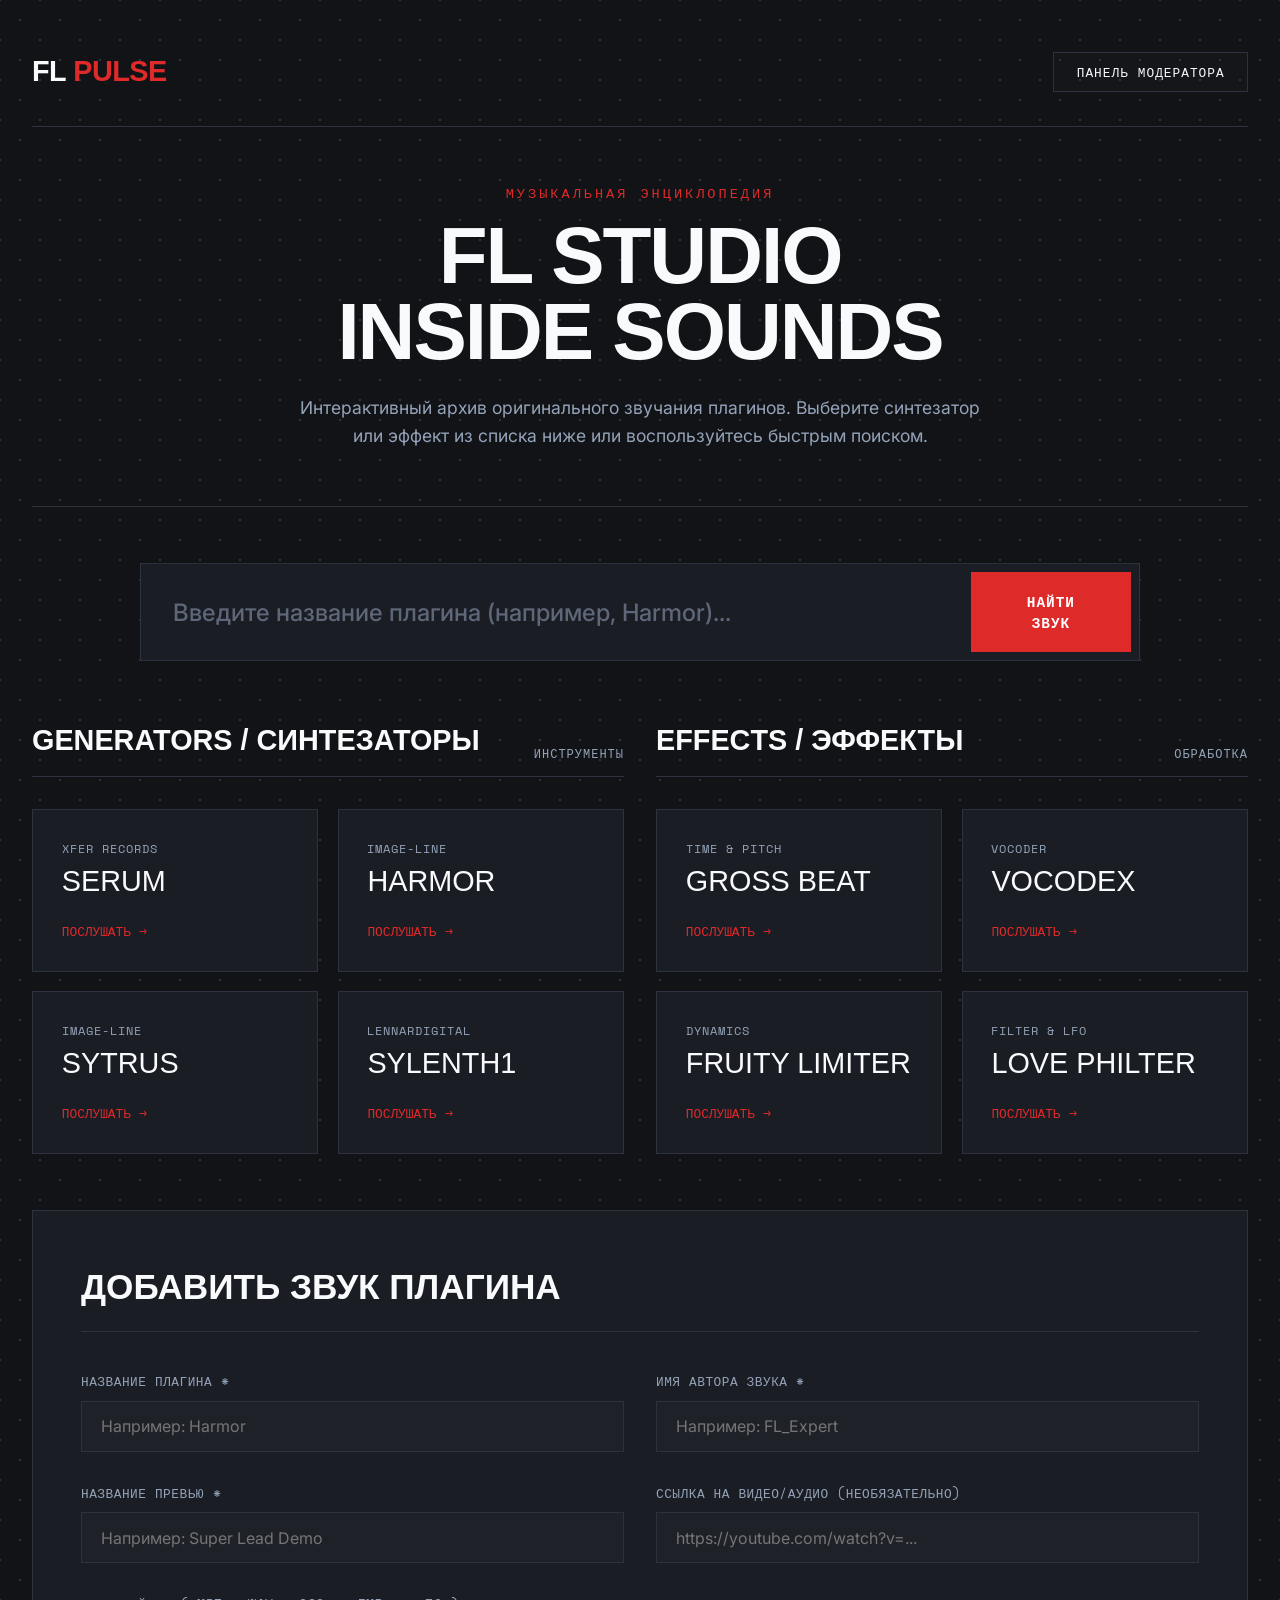
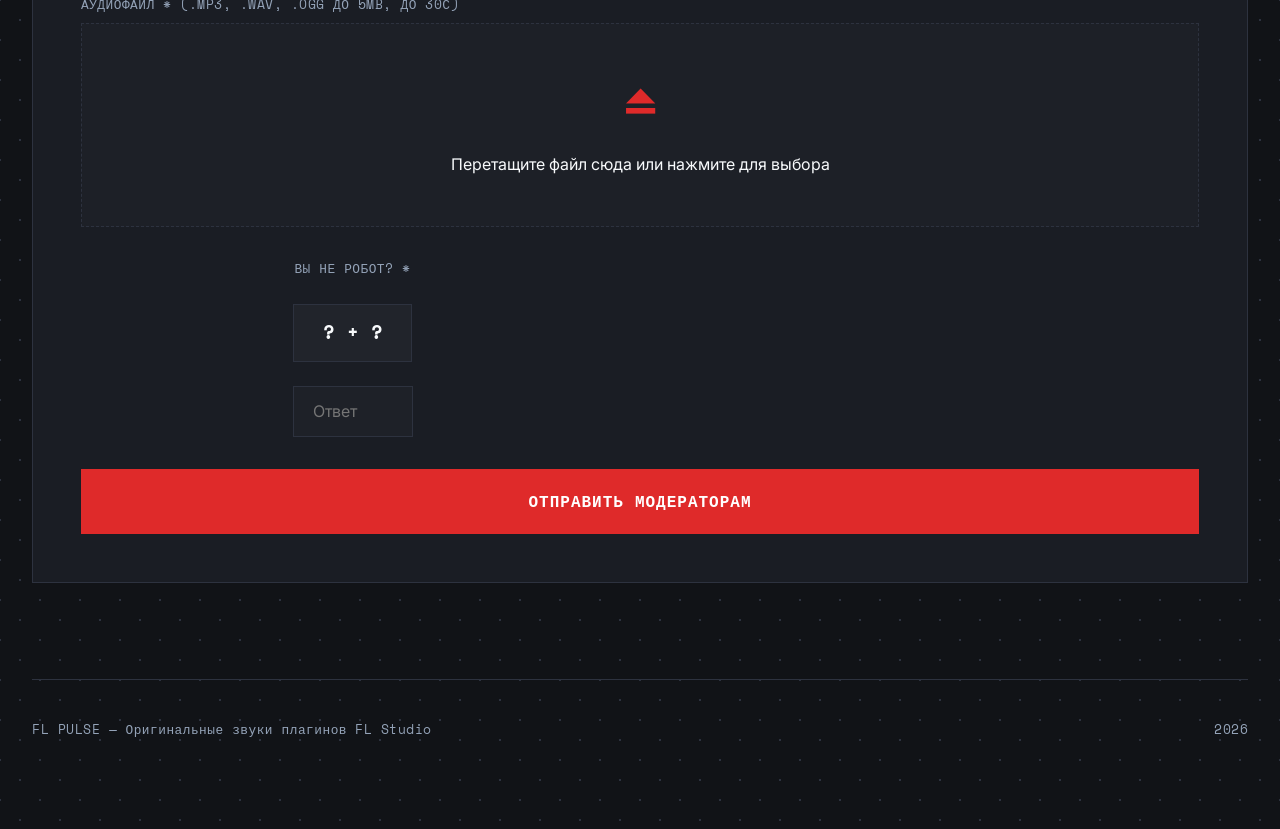
==== commit 13326fb2: "Remove status dashboard and replace with centered hero layout; fix YouTube player buffering on unmut" ====
--- a/frontend/index.html
+++ b/frontend/index.html
@@ -18,39 +18,13 @@
 
         <!-- Основной контент -->
         <main>
-            <!-- Двухколоночная Герой-Секция для заполнения пустоты -->
-            <section class="hero-grid">
-                <div class="hero-text">
-                    <div class="hero-tag">Музыкальная энциклопедия</div>
-                    <h1 class="hero-title">FL Studio<br>Inside Sounds</h1>
-                    <p class="hero-subtitle">
-                        Интерактивный архив оригинального звучания плагинов. Выберите синтезатор или эффект из списка ниже или воспользуйтесь быстрым поиском.
-                    </p>
-                </div>
-                
-                <!-- Статус-панель справа (заполняет свободное место) -->
-                <div class="status-dashboard">
-                    <div class="status-header">
-                        <span>Системный монитор</span>
-                        <span class="status-val accent">v1.2.0</span>
-                    </div>
-                    <div class="status-row">
-                        <span class="status-label">Статус базы данных:</span>
-                        <span class="status-val active">ONLINE</span>
-                    </div>
-                    <div class="status-row">
-                        <span class="status-label">Точность фильтрации:</span>
-                        <span class="status-val accent">98.6%</span>
-                    </div>
-                    <div class="status-row">
-                        <span class="status-label">Аудио-провайдер:</span>
-                        <span class="status-val">YouTube / SC</span>
-                    </div>
-                    <div class="status-row">
-                        <span class="status-label">Интерфейс:</span>
-                        <span class="status-val">Pitchfork Neo-Dark</span>
-                    </div>
-                </div>
+            <!-- Центрированная Герой-Секция -->
+            <section class="hero-section" id="heroSection">
+                <div class="hero-tag">Музыкальная энциклопедия</div>
+                <h1 class="hero-title">FL Studio<br>Inside Sounds</h1>
+                <p class="hero-subtitle">
+                    Интерактивный архив оригинального звучания плагинов. Выберите синтезатор или эффект из списка ниже или воспользуйтесь быстрым поиском.
+                </p>
             </section>
 
             <!-- Поисковая панель -->
--- a/frontend/style.css
+++ b/frontend/style.css
@@ -95,27 +95,14 @@
     gap: 3.5rem;
 }
 
-/* Двухколоночная Герой-Секция для заполнения пустоты */
-.hero-grid {
-    display: grid;
-    grid-template-columns: 1.5fr 1fr;
-    gap: 3rem;
-    align-items: center;
+/* Центрированная Герой-Секция */
+.hero-section {
+    text-align: center;
     border-bottom: 1px solid var(--border-color);
     padding-bottom: 3.5rem;
-}
-
-@media (max-width: 992px) {
-    .hero-grid {
-        grid-template-columns: 1fr;
-        gap: 2rem;
-    }
-}
-
-.hero-text {
-    display: flex;
-    flex-direction: column;
-    align-items: flex-start;
+    display: flex;
+    flex-direction: column;
+    align-items: center;
 }
 
 .hero-tag {
@@ -129,63 +116,24 @@
 
 .hero-title {
     font-family: var(--font-display);
-    font-size: 4.5rem;
+    font-size: 5rem;
     line-height: 0.95;
     text-transform: uppercase;
     letter-spacing: -2px;
     margin-bottom: 1.5rem;
+}
+
+@media (max-width: 768px) {
+    .hero-title {
+        font-size: 3rem;
+    }
 }
 
 .hero-subtitle {
     font-size: 1.1rem;
     color: var(--text-muted);
-    max-width: 650px;
-}
-
-/* Карточка статуса справа для заполнения пустоты */
-.status-dashboard {
-    background-color: var(--card-bg);
-    border: 1px solid var(--border-color);
-    padding: 2rem;
-    display: flex;
-    flex-direction: column;
-    gap: 1.2rem;
-}
-
-.status-header {
-    font-family: var(--font-mono);
-    font-size: 0.8rem;
-    text-transform: uppercase;
-    color: var(--text-muted);
-    border-bottom: 1px solid var(--border-color);
-    padding-bottom: 0.5rem;
-    display: flex;
-    justify-content: space-between;
-}
-
-.status-row {
-    display: flex;
-    justify-content: space-between;
-    align-items: center;
-}
-
-.status-label {
-    font-size: 0.9rem;
-    color: var(--text-muted);
-}
-
-.status-val {
-    font-family: var(--font-mono);
-    font-size: 0.9rem;
-    font-weight: 700;
-}
-
-.status-val.active {
-    color: #00cc66;
-}
-
-.status-val.accent {
-    color: var(--accent-color);
+    max-width: 700px;
+    margin: 0 auto;
 }
 
 /* Поиск */
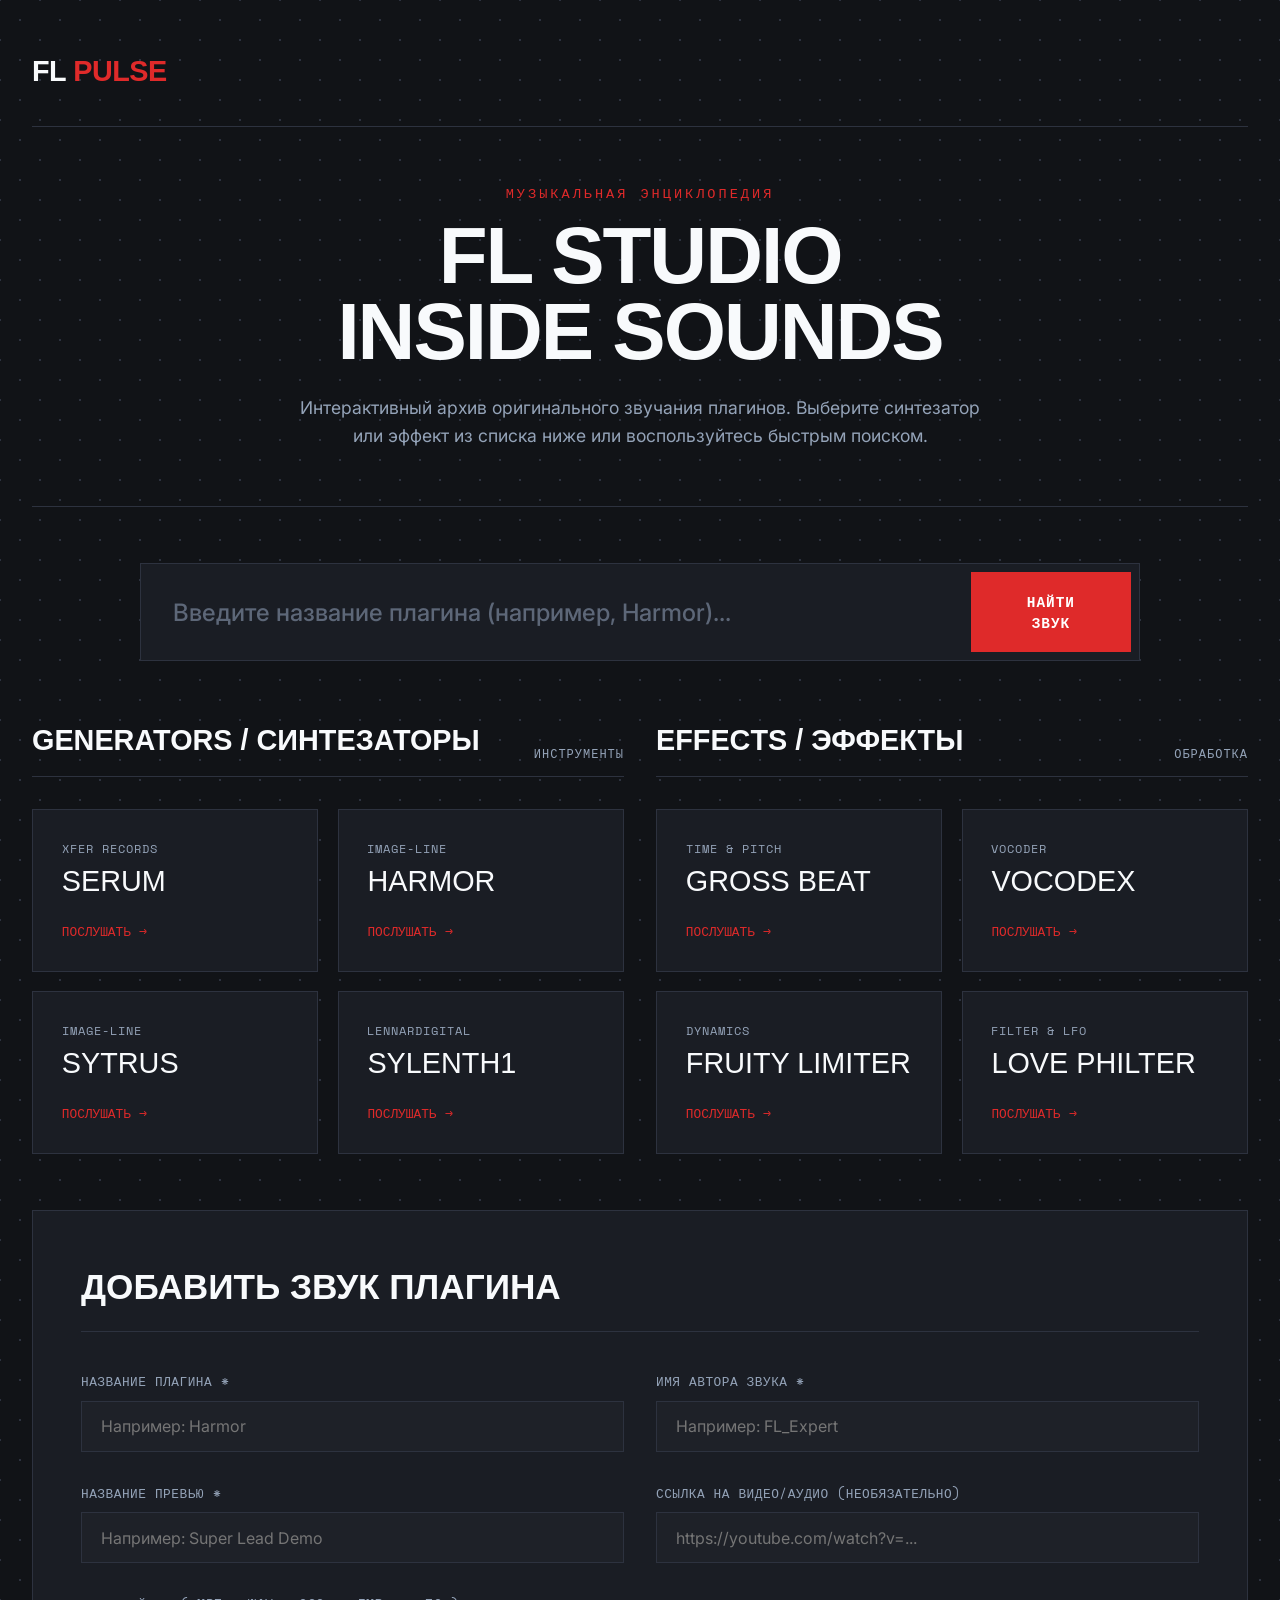
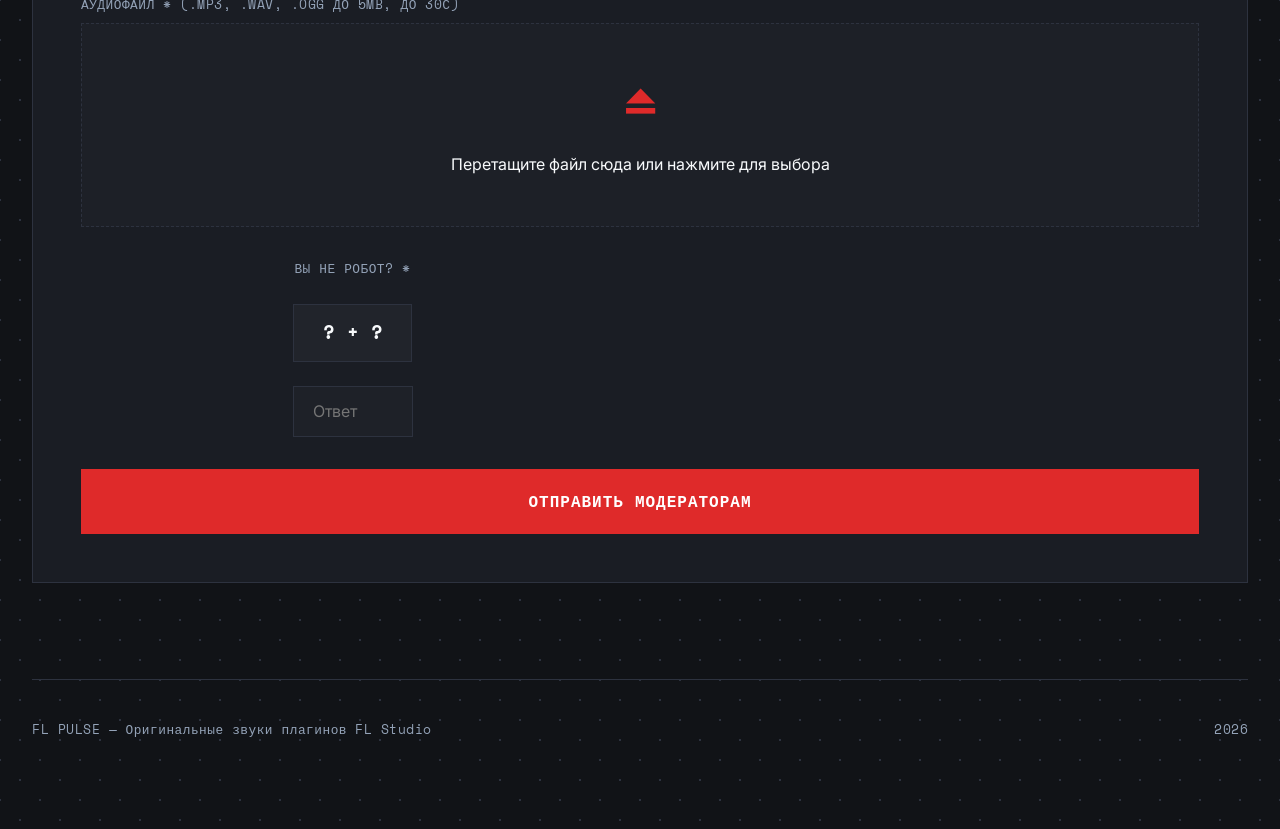
==== commit 8a5cd09a: "Hide admin panel: remove link from header, rename page to /control-room, and add IP-based login lock" ====
--- a/frontend/index.html
+++ b/frontend/index.html
@@ -11,9 +11,6 @@
         <!-- Шапка -->
         <header>
             <div class="logo" onclick="window.location.reload()">FL <span>Pulse</span></div>
-            <div class="nav-links">
-                <a href="admin.html">Панель модератора</a>
-            </div>
         </header>
 
         <!-- Основной контент -->
